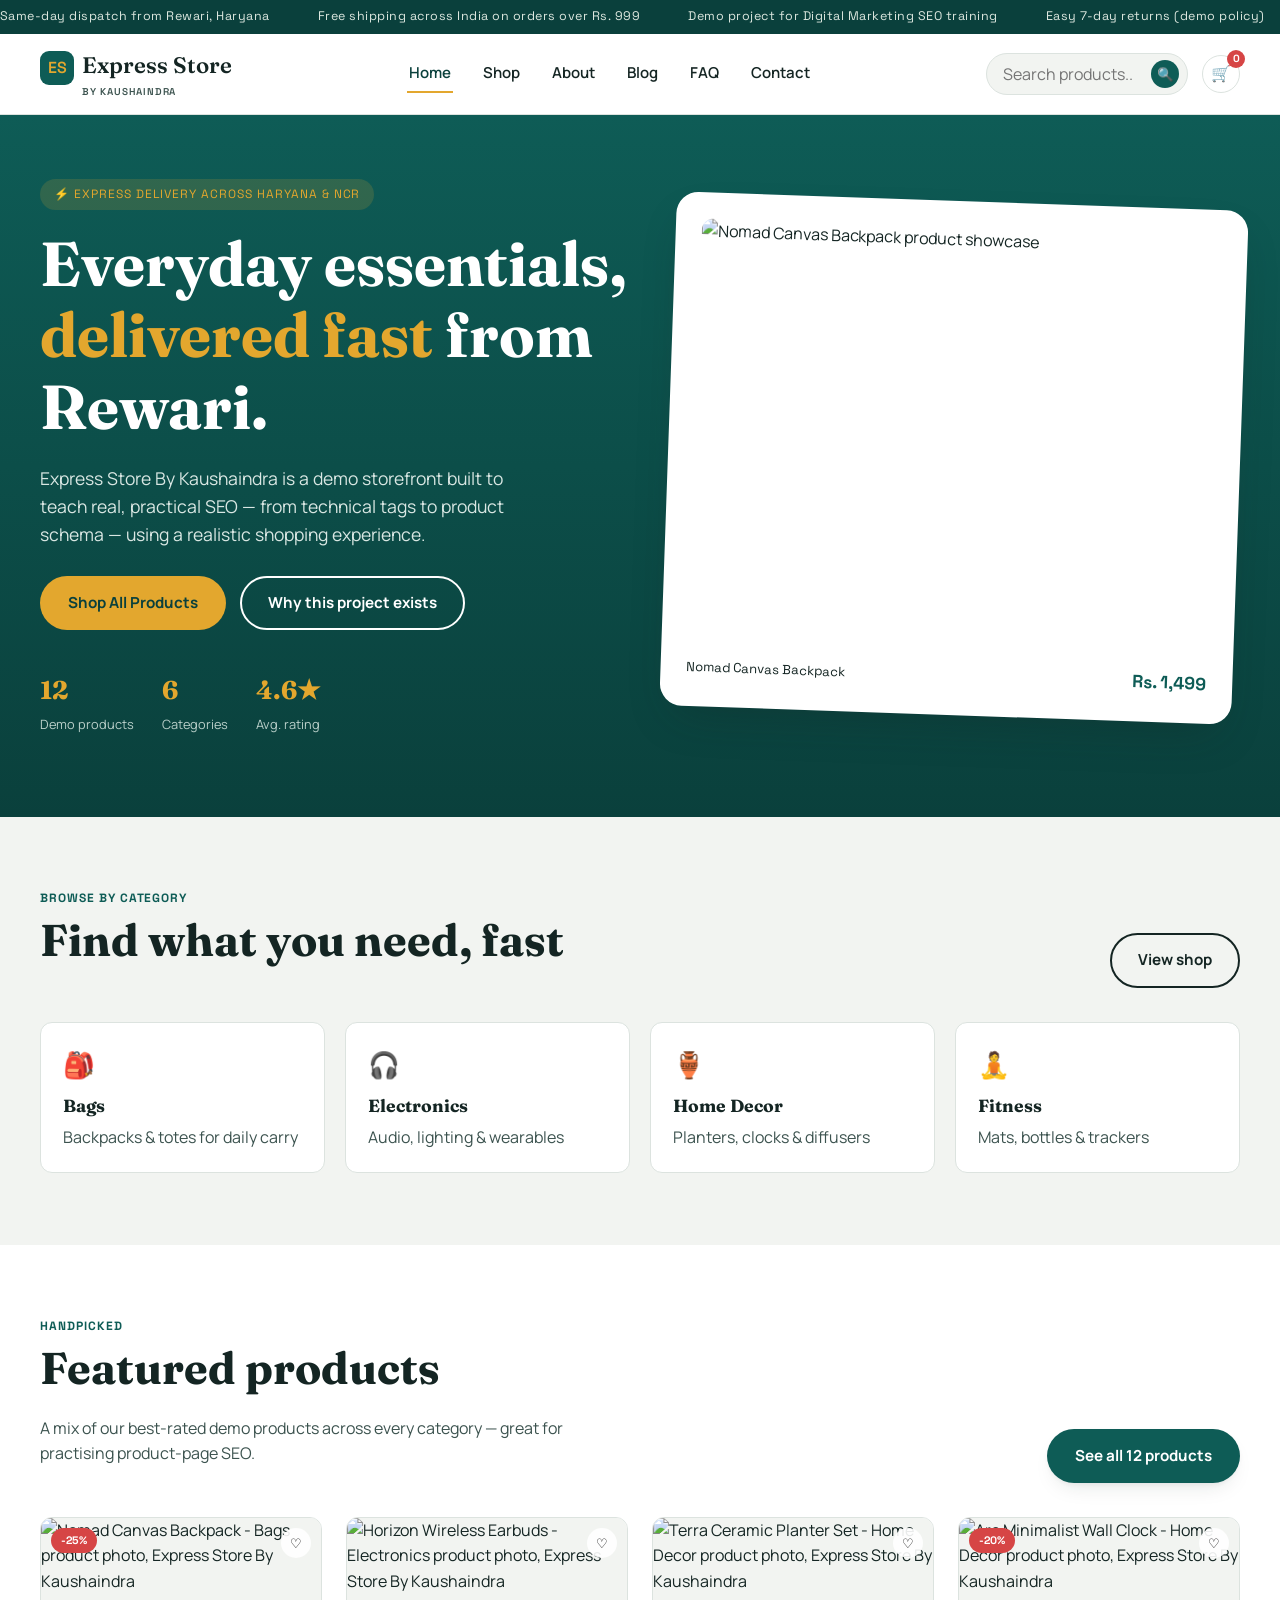
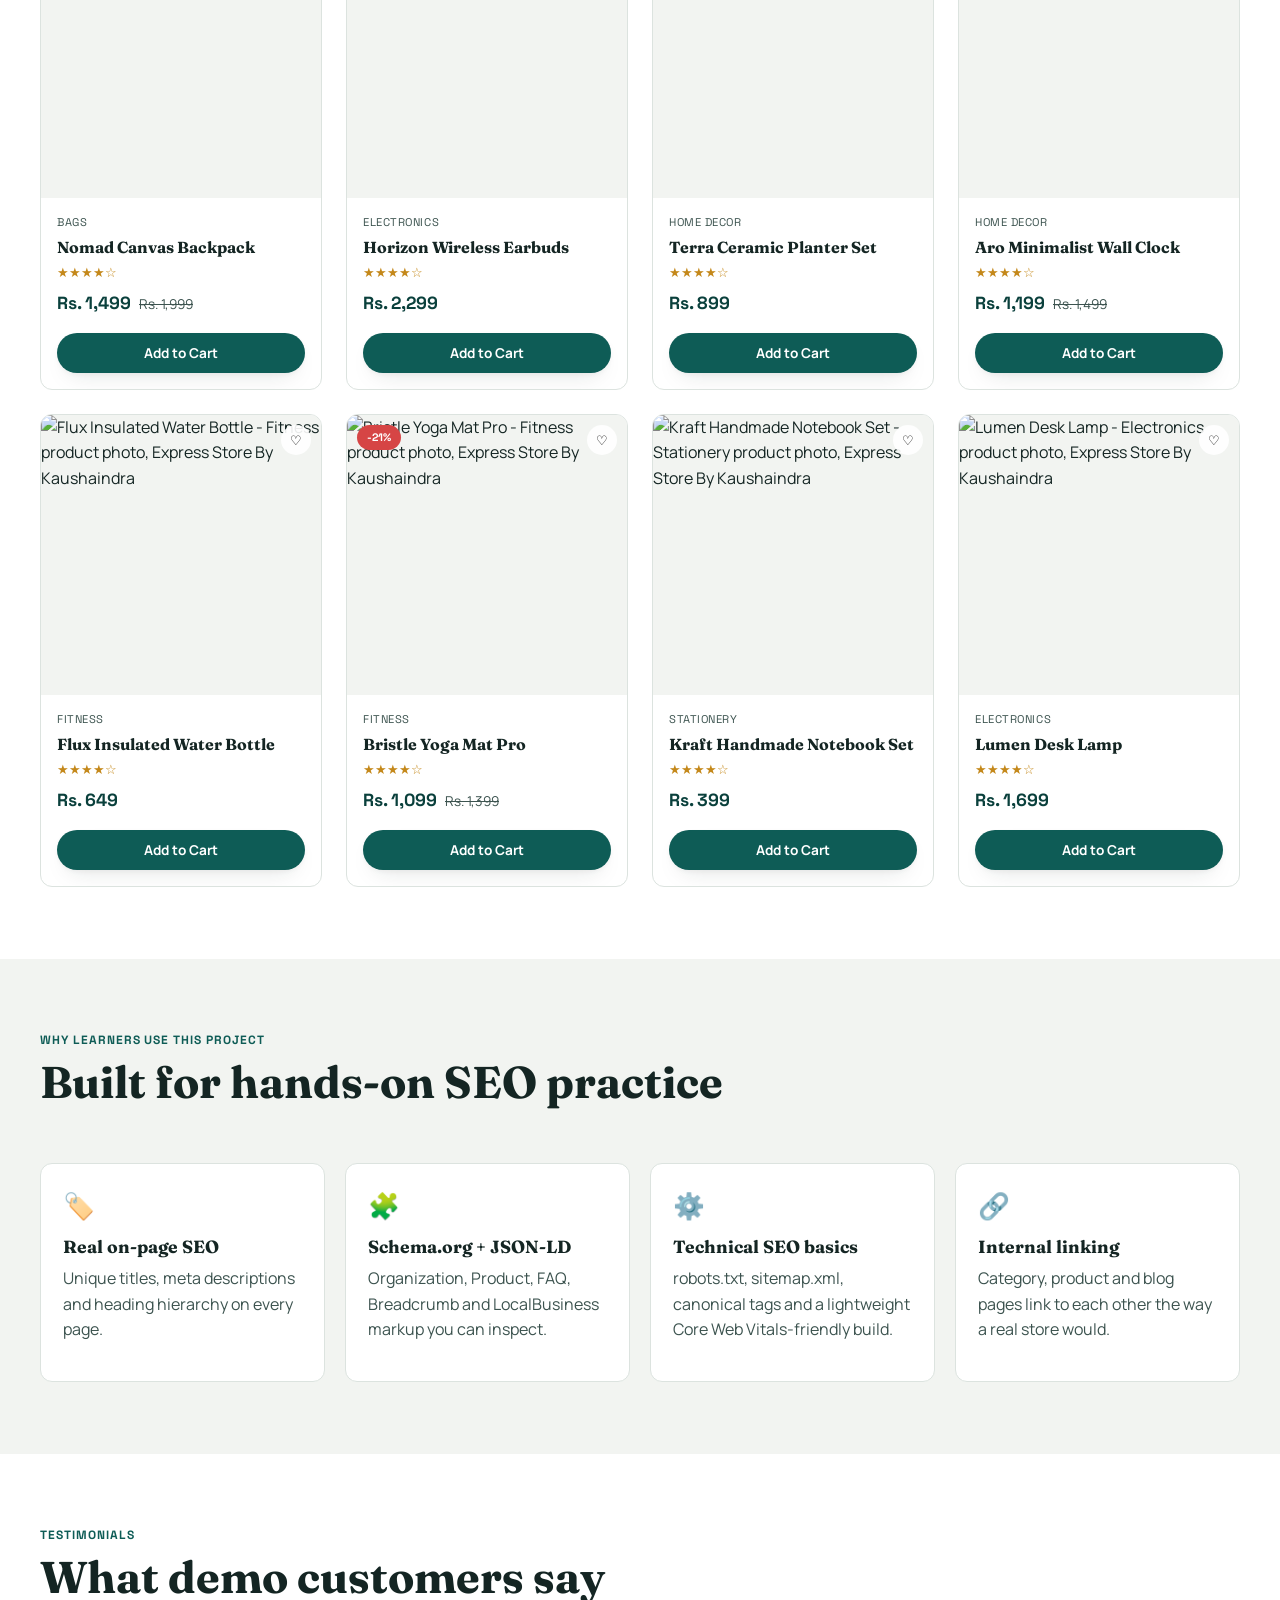
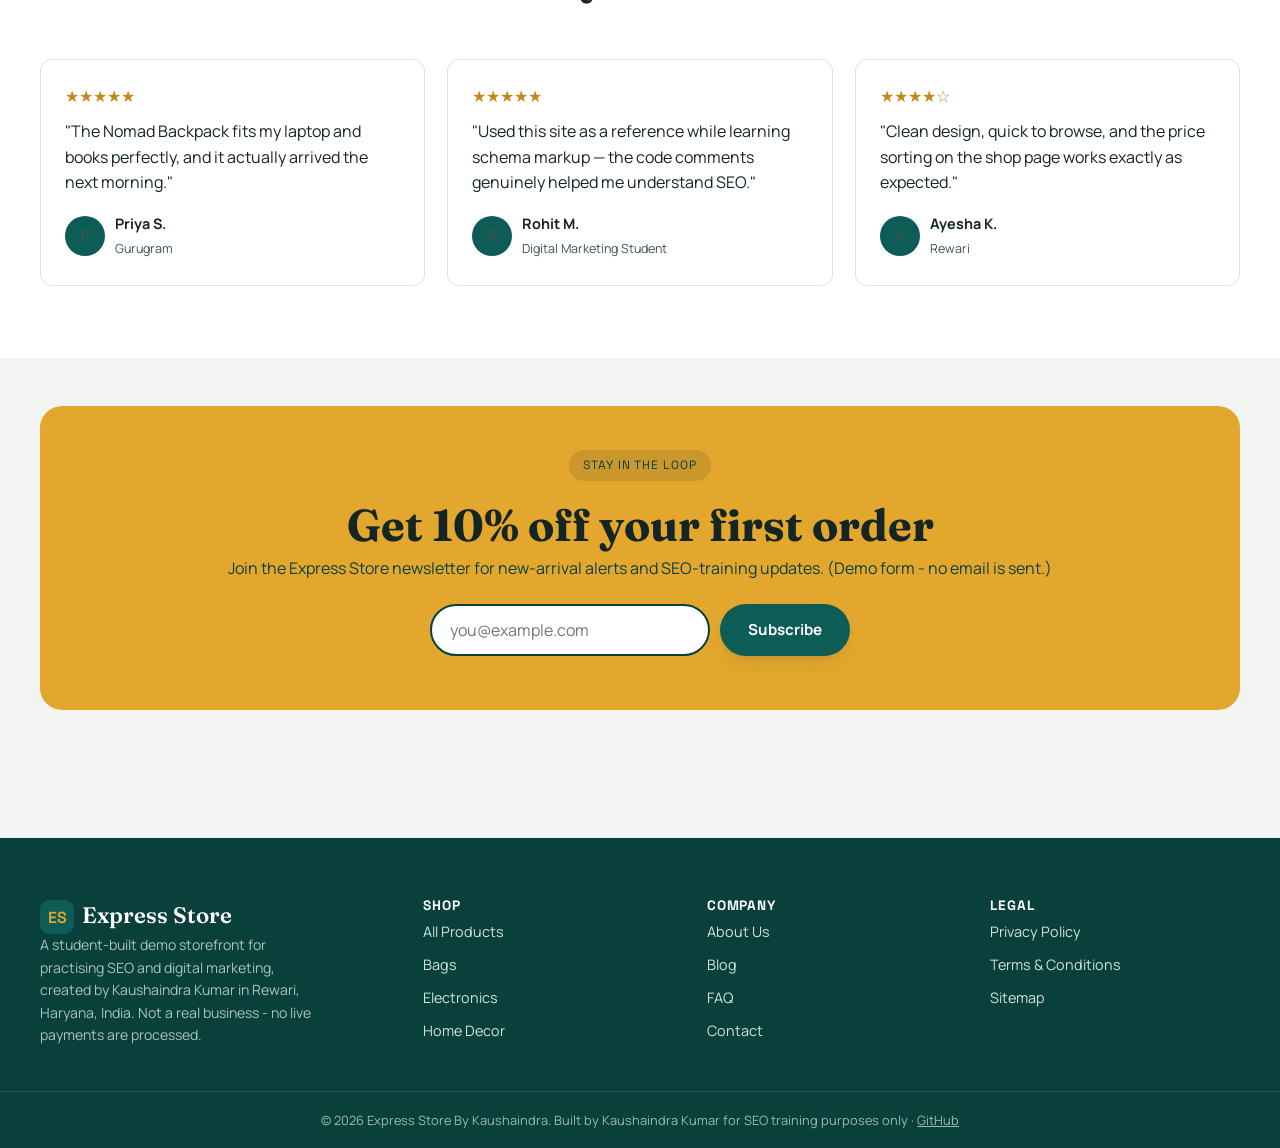
==== index.html @ f4ee6a01 "Add Google Tag Manager script to index.html" ====
<!DOCTYPE html>
<html lang="en-IN">
<head>
<!-- ===================== TECHNICAL SEO: <head> ===================== -->
  <meta charset="UTF-8" />
  <!-- Responsive viewport - required for mobile-first, Core Web Vitals & Google's mobile-first indexing -->
  <meta name="viewport" content="width=device-width, initial-scale=1.0" />

  <!-- PAGE TITLE: unique per page, ~50-60 characters, primary keyword near the front -->
  <title>Zevorelle | Premium Anti-Tarnish Jewellery Online in India</title>

  <!-- META DESCRIPTION: unique per page, ~150-160 characters, written to earn the click from search results -->
  <meta name="description" content="Express Store By Kaushaindra is a free demo e-commerce website for Digital Marketing students to practise on-page, technical and off-page SEO with real product pages." />

  <!-- CANONICAL TAG: tells search engines the single authoritative URL for this page, preventing duplicate-content issues -->
  <link rel="canonical" href="https://kaushaindra.github.io/express-store/" />

  <!-- ROBOTS META: controls crawling/indexing per page. Most pages = index, follow. -->
  <meta name="robots" content="index, follow" />
  <meta name="author" content="Kaushaindra Kumar" />

  <!-- OPEN GRAPH (Facebook/LinkedIn/WhatsApp link previews) -->
  <meta property="og:type" content="website" />
  <meta property="og:site_name" content="Express Store By Kaushaindra" />
  <meta property="og:title" content="Express Store By Kaushaindra | Demo E-commerce Site for SEO Training" />
  <meta property="og:description" content="Express Store by Kaushaindra is a free demo eCommerce website to practice on-page, technical and off-page SEO using realistic product pages and categories." />
  <meta property="og:url" content="https://kaushaindra.github.io/express-store/" />
  <meta property="og:image" content="https://placehold.co/1200x630/0E5C56/E3A72E?text=Express+Store+By+Kaushaindra&font=montserrat" />
  <meta property="og:locale" content="en_IN" />

  <!-- TWITTER CARD -->
  <meta name="twitter:card" content="summary_large_image" />
  <meta name="twitter:title" content="Express Store By Kaushaindra | Demo E-commerce Site for SEO Training" />
  <meta name="twitter:description" content="Express Store By Kaushaindra is a free demo e-commerce website for Digital Marketing students to practise on-page, technical and off-page SEO with real product pages." />
  <meta name="twitter:image" content="https://placehold.co/1200x630/0E5C56/E3A72E?text=Express+Store+By+Kaushaindra&font=montserrat" />

  <!-- FAVICON & PWA MANIFEST -->
  <link rel="icon" type="image/svg+xml" href="images/favicon.svg" />
  <link rel="manifest" href="manifest.json" />
  <meta name="theme-color" content="#0E5C56" />

  <!-- PRECONNECT: speeds up the first connection to font/image hosts (Core Web Vitals: LCP) -->
  <link rel="preconnect" href="https://fonts.googleapis.com" />
  <link rel="preconnect" href="https://fonts.gstatic.com" crossorigin />
  <link rel="preconnect" href="https://placehold.co" />

  <!-- FONTS: Fraunces (display) + Manrope (body) + Space Grotesk (utility/mono) -->
  <link href="https://fonts.googleapis.com/css2?family=Fraunces:opsz,wght@9..144,500;9..144,600;9..144,700&family=Manrope:wght@400;500;700;800&family=Space+Grotesk:wght@500;700&display=swap" rel="stylesheet" />

  <!-- STYLESHEET -->
  <link rel="stylesheet" href="css/style.css" />

  <!-- ===================== SCHEMA.ORG STRUCTURED DATA (JSON-LD) ===================== -->
  <!-- Organization schema: tells Google who runs this site -->
  <script type="application/ld+json">
  {
    "@context": "https://schema.org",
    "@type": "Organization",
    "name": "Express Store By Kaushaindra",
    "url": "https://kaushaindra.github.io/express-store/",
    "logo": "https://kaushaindra.github.io/express-store/images/favicon.svg",
    "founder": { "@type": "Person", "name": "Kaushaindra Kumar" },
    "areaServed": "Rewari, Haryana, India",
    "sameAs": [
      "https://github.com/kaushaindra",
      "https://www.linkedin.com/in/kaushaindra"
    ]
  }
  </script>

  <!-- LocalBusiness schema: this is a TRAINING/DEMO business, values are illustrative - see CUSTOMIZATION.md -->
  <script type="application/ld+json">
  {
    "@context": "https://schema.org",
    "@type": "LocalBusiness",
    "name": "Express Store By Kaushaindra",
    "image": "https://placehold.co/1200x630/0E5C56/E3A72E?text=Express+Store+By+Kaushaindra&font=montserrat",
    "address": {
      "@type": "PostalAddress",
      "addressLocality": "Rewari",
      "addressRegion": "Haryana",
      "postalCode": "123401",
      "addressCountry": "IN"
    },
    "telephone": "+91-90000-00000",
    "priceRange": "Rs. 300 - Rs. 3000"
  }
  </script>

  <!-- WebSite schema + Sitelinks Search Box target -->
  <script type="application/ld+json">
  {
    "@context": "https://schema.org",
    "@type": "WebSite",
    "name": "Express Store By Kaushaindra",
    "url": "https://kaushaindra.github.io/express-store/",
    "potentialAction": {
      "@type": "SearchAction",
      "target": "https://kaushaindra.github.io/express-store/shop.html?q={search_term_string}",
      "query-input": "required name=search_term_string"
    }
  }
  </script>
  <script type="application/ld+json">
  {
    "@context": "https://schema.org",
    "@type": "ItemList",
    "name": "Featured Products",
    "itemListElement": [{"@type":"ListItem","position":1,"url":"https://kaushaindra.github.io/express-store/product-details.html?id=1","name":"Nomad Canvas Backpack"},{"@type":"ListItem","position":2,"url":"https://kaushaindra.github.io/express-store/product-details.html?id=2","name":"Horizon Wireless Earbuds"},{"@type":"ListItem","position":3,"url":"https://kaushaindra.github.io/express-store/product-details.html?id=3","name":"Terra Ceramic Planter Set"},{"@type":"ListItem","position":4,"url":"https://kaushaindra.github.io/express-store/product-details.html?id=4","name":"Aro Minimalist Wall Clock"},{"@type":"ListItem","position":5,"url":"https://kaushaindra.github.io/express-store/product-details.html?id=5","name":"Flux Insulated Water Bottle"},{"@type":"ListItem","position":6,"url":"https://kaushaindra.github.io/express-store/product-details.html?id=6","name":"Bristle Yoga Mat Pro"},{"@type":"ListItem","position":7,"url":"https://kaushaindra.github.io/express-store/product-details.html?id=7","name":"Kraft Handmade Notebook Set"},{"@type":"ListItem","position":8,"url":"https://kaushaindra.github.io/express-store/product-details.html?id=8","name":"Lumen Desk Lamp"}]
  }
  </script>
<!-- Google tag (gtag.js) -->
<script async src="https://www.googletagmanager.com/gtag/js?id=AW-18357599384"></script>
<script>
  window.dataLayer = window.dataLayer || [];
  function gtag(){dataLayer.push(arguments);}
  gtag('js', new Date());

  gtag('config', 'AW-18357599384');
</script>
</head>
<body>
  <a class="skip-link" href="#main">Skip to main content</a>
  <div class="ticker" role="marquee" aria-label="Store highlights"><div class="ticker__track"><span>Same-day dispatch from Rewari, Haryana</span><span>Free shipping across India on orders over Rs. 999</span><span>Demo project for Digital Marketing SEO training</span><span>Easy 7-day returns (demo policy)</span><span>12,000+ happy demo customers</span><span>Same-day dispatch from Rewari, Haryana</span><span>Free shipping across India on orders over Rs. 999</span><span>Demo project for Digital Marketing SEO training</span><span>Easy 7-day returns (demo policy)</span><span>12,000+ happy demo customers</span></div></div>
  <header class="site-header">
    <div class="nav">
      <a href="index.html" class="brand" aria-label="Express Store By Kaushaindra - home">
        <span class="brand__mark" aria-hidden="true">ES</span>
        <span>Express Store<span class="brand__tag">By Kaushaindra</span></span>
      </a>
      <nav class="nav__links" aria-label="Primary">
        <a href="index.html" aria-current="page">Home</a><a href="shop.html">Shop</a><a href="about.html">About</a><a href="blog.html">Blog</a><a href="faq.html">FAQ</a><a href="contact.html">Contact</a>
      </nav>
      <div class="nav__actions">
        <form class="nav__search" role="search" data-search-form action="shop.html" method="get">
          <label for="nav-search" class="visually-hidden">Search products</label>
          <input type="search" id="nav-search" name="q" placeholder="Search products..." data-product-search />
          <button type="submit" aria-label="Search"><span aria-hidden="true">&#128269;</span></button>
        </form>
        <a class="icon-btn" href="shop.html" aria-label="View cart">
          <span aria-hidden="true">&#128722;</span>
          <span class="cart-count" data-cart-count>0</span>
        </a>
        <button class="nav__toggle" aria-label="Toggle menu" aria-expanded="false">
          <span aria-hidden="true">&#9776;</span>
        </button>
      </div>
    </div>
  </header>
  <main id="main">

  <!-- ===================== ON-PAGE SEO: H1 ===================== -->
  <!-- Every page has exactly ONE <h1>. This is the home page's primary heading. -->
  <section class="hero">
    <div class="hero__grid">
      <div>
        <span class="eyebrow">⚡ Express delivery across Haryana &amp; NCR</span>
        <h1>Everyday essentials, <em>delivered fast</em> from Rewari.</h1>
        <p class="lede">Express Store By Kaushaindra is a demo storefront built to teach real, practical SEO — from technical tags to product schema — using a realistic shopping experience.</p>
        <div class="hero__cta">
          <a href="shop.html" class="btn btn-gold">Shop All Products</a>
          <a href="about.html" class="btn btn-outline" style="border-color:#fff;color:#fff;">Why this project exists</a>
        </div>
        <div class="hero__stats">
          <div><strong>12</strong><span>Demo products</span></div>
          <div><strong>6</strong><span>Categories</span></div>
          <div><strong>4.6★</strong><span>Avg. rating</span></div>
        </div>
      </div>
      <div class="hero__visual">
        <img src="https://placehold.co/520x420/0E5C56/F2F4F1?text=Nomad+Canvas+Backpack&font=montserrat" alt="Nomad Canvas Backpack product showcase" width="520" height="420" />
        <div class="badge">
          <span>Nomad Canvas Backpack</span>
          <span class="price">Rs. 1,499</span>
        </div>
      </div>
    </div>
  </section>

  <section class="section">
    <div class="container">
      <div class="section__head">
        <div>
          <span class="section__kicker">Browse by category</span>
          <h2>Find what you need, fast</h2>
        </div>
        <a href="shop.html" class="btn btn-outline">View shop</a>
      </div>
      <div class="value-grid">
        <a class="value-card" href="shop.html">
          <div class="value-card__icon">🎒</div>
          <h3 style="font-size:1.1rem;">Bags</h3>
          <p style="color:var(--color-ink-soft);margin:0;">Backpacks &amp; totes for daily carry</p>
        </a>
        <a class="value-card" href="shop.html">
          <div class="value-card__icon">🎧</div>
          <h3 style="font-size:1.1rem;">Electronics</h3>
          <p style="color:var(--color-ink-soft);margin:0;">Audio, lighting &amp; wearables</p>
        </a>
        <a class="value-card" href="shop.html">
          <div class="value-card__icon">🏺</div>
          <h3 style="font-size:1.1rem;">Home Decor</h3>
          <p style="color:var(--color-ink-soft);margin:0;">Planters, clocks &amp; diffusers</p>
        </a>
        <a class="value-card" href="shop.html">
          <div class="value-card__icon">🧘</div>
          <h3 style="font-size:1.1rem;">Fitness</h3>
          <p style="color:var(--color-ink-soft);margin:0;">Mats, bottles &amp; trackers</p>
        </a>
      </div>
    </div>
  </section>

  <section class="section section--alt">
    <div class="container">
      <div class="section__head">
        <div>
          <span class="section__kicker">Handpicked</span>
          <h2>Featured products</h2>
          <p>A mix of our best-rated demo products across every category — great for practising product-page SEO.</p>
        </div>
        <a href="shop.html" class="btn btn-primary">See all 12 products</a>
      </div>
      <div class="product-grid" data-product-grid>
        <article class="product-card" data-product-card data-name="Nomad Canvas Backpack" data-category="bags" data-price="1499">
          <div class="product-card__media">
            <span class="product-card__badge">-25%</span>
            <button class="product-card__wishlist" aria-label="Save Nomad Canvas Backpack to wishlist">&#9825;</button>
            <img src="https://placehold.co/600x600/0E5C56/F2F4F1?text=Nomad+Canvas+Backpack&font=montserrat" alt="Nomad Canvas Backpack - Bags product photo, Express Store By Kaushaindra" width="600" height="600" loading="lazy" />
          </div>
          <div class="product-card__body">
            <span class="product-card__cat">Bags</span>
            <h3 class="product-card__title" style="position:relative;"><a href="product-details.html?id=1">Nomad Canvas Backpack</a></h3>
            <div class="product-card__rating" aria-label="Rated 4.6 out of 5">★★★★☆ <span class='visually-hidden'>4.6 out of 5 stars</span></div>
            <div class="product-card__price"><span class="now">Rs. 1,499</span><span class="was">Rs. 1,999</span></div>
          </div>
          <div class="product-card__footer">
            <button class="btn btn-primary btn-sm btn-block" data-add-to-cart>Add to Cart</button>
          </div>
        </article><article class="product-card" data-product-card data-name="Horizon Wireless Earbuds" data-category="electronics" data-price="2299">
          <div class="product-card__media">
            
            <button class="product-card__wishlist" aria-label="Save Horizon Wireless Earbuds to wishlist">&#9825;</button>
            <img src="https://placehold.co/600x600/142523/E3A72E?text=Horizon+Wireless+Earbuds&font=montserrat" alt="Horizon Wireless Earbuds - Electronics product photo, Express Store By Kaushaindra" width="600" height="600" loading="lazy" />
          </div>
          <div class="product-card__body">
            <span class="product-card__cat">Electronics</span>
            <h3 class="product-card__title" style="position:relative;"><a href="product-details.html?id=2">Horizon Wireless Earbuds</a></h3>
            <div class="product-card__rating" aria-label="Rated 4.4 out of 5">★★★★☆ <span class='visually-hidden'>4.4 out of 5 stars</span></div>
            <div class="product-card__price"><span class="now">Rs. 2,299</span></div>
          </div>
          <div class="product-card__footer">
            <button class="btn btn-primary btn-sm btn-block" data-add-to-cart>Add to Cart</button>
          </div>
        </article><article class="product-card" data-product-card data-name="Terra Ceramic Planter Set" data-category="home" data-price="899">
          <div class="product-card__media">
            
            <button class="product-card__wishlist" aria-label="Save Terra Ceramic Planter Set to wishlist">&#9825;</button>
            <img src="https://placehold.co/600x600/C4881A/142523?text=Terra+Ceramic+Planter+Set&font=montserrat" alt="Terra Ceramic Planter Set - Home Decor product photo, Express Store By Kaushaindra" width="600" height="600" loading="lazy" />
          </div>
          <div class="product-card__body">
            <span class="product-card__cat">Home Decor</span>
            <h3 class="product-card__title" style="position:relative;"><a href="product-details.html?id=3">Terra Ceramic Planter Set</a></h3>
            <div class="product-card__rating" aria-label="Rated 4.8 out of 5">★★★★☆ <span class='visually-hidden'>4.8 out of 5 stars</span></div>
            <div class="product-card__price"><span class="now">Rs. 899</span></div>
          </div>
          <div class="product-card__footer">
            <button class="btn btn-primary btn-sm btn-block" data-add-to-cart>Add to Cart</button>
          </div>
        </article><article class="product-card" data-product-card data-name="Aro Minimalist Wall Clock" data-category="home" data-price="1199">
          <div class="product-card__media">
            <span class="product-card__badge">-20%</span>
            <button class="product-card__wishlist" aria-label="Save Aro Minimalist Wall Clock to wishlist">&#9825;</button>
            <img src="https://placehold.co/600x600/0A403C/F2F4F1?text=Aro+Minimalist+Wall+Clock&font=montserrat" alt="Aro Minimalist Wall Clock - Home Decor product photo, Express Store By Kaushaindra" width="600" height="600" loading="lazy" />
          </div>
          <div class="product-card__body">
            <span class="product-card__cat">Home Decor</span>
            <h3 class="product-card__title" style="position:relative;"><a href="product-details.html?id=4">Aro Minimalist Wall Clock</a></h3>
            <div class="product-card__rating" aria-label="Rated 4.5 out of 5">★★★★☆ <span class='visually-hidden'>4.5 out of 5 stars</span></div>
            <div class="product-card__price"><span class="now">Rs. 1,199</span><span class="was">Rs. 1,499</span></div>
          </div>
          <div class="product-card__footer">
            <button class="btn btn-primary btn-sm btn-block" data-add-to-cart>Add to Cart</button>
          </div>
        </article><article class="product-card" data-product-card data-name="Flux Insulated Water Bottle" data-category="fitness" data-price="649">
          <div class="product-card__media">
            
            <button class="product-card__wishlist" aria-label="Save Flux Insulated Water Bottle to wishlist">&#9825;</button>
            <img src="https://placehold.co/600x600/0E5C56/E3A72E?text=Flux+Insulated+Water+Bottle&font=montserrat" alt="Flux Insulated Water Bottle - Fitness product photo, Express Store By Kaushaindra" width="600" height="600" loading="lazy" />
          </div>
          <div class="product-card__body">
            <span class="product-card__cat">Fitness</span>
            <h3 class="product-card__title" style="position:relative;"><a href="product-details.html?id=5">Flux Insulated Water Bottle</a></h3>
            <div class="product-card__rating" aria-label="Rated 4.7 out of 5">★★★★☆ <span class='visually-hidden'>4.7 out of 5 stars</span></div>
            <div class="product-card__price"><span class="now">Rs. 649</span></div>
          </div>
          <div class="product-card__footer">
            <button class="btn btn-primary btn-sm btn-block" data-add-to-cart>Add to Cart</button>
          </div>
        </article><article class="product-card" data-product-card data-name="Bristle Yoga Mat Pro" data-category="fitness" data-price="1099">
          <div class="product-card__media">
            <span class="product-card__badge">-21%</span>
            <button class="product-card__wishlist" aria-label="Save Bristle Yoga Mat Pro to wishlist">&#9825;</button>
            <img src="https://placehold.co/600x600/D64545/F2F4F1?text=Bristle+Yoga+Mat+Pro&font=montserrat" alt="Bristle Yoga Mat Pro - Fitness product photo, Express Store By Kaushaindra" width="600" height="600" loading="lazy" />
          </div>
          <div class="product-card__body">
            <span class="product-card__cat">Fitness</span>
            <h3 class="product-card__title" style="position:relative;"><a href="product-details.html?id=6">Bristle Yoga Mat Pro</a></h3>
            <div class="product-card__rating" aria-label="Rated 4.6 out of 5">★★★★☆ <span class='visually-hidden'>4.6 out of 5 stars</span></div>
            <div class="product-card__price"><span class="now">Rs. 1,099</span><span class="was">Rs. 1,399</span></div>
          </div>
          <div class="product-card__footer">
            <button class="btn btn-primary btn-sm btn-block" data-add-to-cart>Add to Cart</button>
          </div>
        </article><article class="product-card" data-product-card data-name="Kraft Handmade Notebook Set" data-category="stationery" data-price="399">
          <div class="product-card__media">
            
            <button class="product-card__wishlist" aria-label="Save Kraft Handmade Notebook Set to wishlist">&#9825;</button>
            <img src="https://placehold.co/600x600/C4881A/142523?text=Kraft+Handmade+Notebook+Set&font=montserrat" alt="Kraft Handmade Notebook Set - Stationery product photo, Express Store By Kaushaindra" width="600" height="600" loading="lazy" />
          </div>
          <div class="product-card__body">
            <span class="product-card__cat">Stationery</span>
            <h3 class="product-card__title" style="position:relative;"><a href="product-details.html?id=7">Kraft Handmade Notebook Set</a></h3>
            <div class="product-card__rating" aria-label="Rated 4.9 out of 5">★★★★☆ <span class='visually-hidden'>4.9 out of 5 stars</span></div>
            <div class="product-card__price"><span class="now">Rs. 399</span></div>
          </div>
          <div class="product-card__footer">
            <button class="btn btn-primary btn-sm btn-block" data-add-to-cart>Add to Cart</button>
          </div>
        </article><article class="product-card" data-product-card data-name="Lumen Desk Lamp" data-category="electronics" data-price="1699">
          <div class="product-card__media">
            
            <button class="product-card__wishlist" aria-label="Save Lumen Desk Lamp to wishlist">&#9825;</button>
            <img src="https://placehold.co/600x600/142523/E3A72E?text=Lumen+Desk+Lamp&font=montserrat" alt="Lumen Desk Lamp - Electronics product photo, Express Store By Kaushaindra" width="600" height="600" loading="lazy" />
          </div>
          <div class="product-card__body">
            <span class="product-card__cat">Electronics</span>
            <h3 class="product-card__title" style="position:relative;"><a href="product-details.html?id=8">Lumen Desk Lamp</a></h3>
            <div class="product-card__rating" aria-label="Rated 4.5 out of 5">★★★★☆ <span class='visually-hidden'>4.5 out of 5 stars</span></div>
            <div class="product-card__price"><span class="now">Rs. 1,699</span></div>
          </div>
          <div class="product-card__footer">
            <button class="btn btn-primary btn-sm btn-block" data-add-to-cart>Add to Cart</button>
          </div>
        </article>
      </div>
    </div>
  </section>

  <section class="section">
    <div class="container">
      <div class="section__head">
        <div>
          <span class="section__kicker">Why learners use this project</span>
          <h2>Built for hands-on SEO practice</h2>
        </div>
      </div>
      <div class="value-grid">
        <div class="value-card">
          <div class="value-card__icon">🏷️</div>
          <h3 style="font-size:1.1rem;">Real on-page SEO</h3>
          <p style="color:var(--color-ink-soft);">Unique titles, meta descriptions and heading hierarchy on every page.</p>
        </div>
        <div class="value-card">
          <div class="value-card__icon">🧩</div>
          <h3 style="font-size:1.1rem;">Schema.org + JSON-LD</h3>
          <p style="color:var(--color-ink-soft);">Organization, Product, FAQ, Breadcrumb and LocalBusiness markup you can inspect.</p>
        </div>
        <div class="value-card">
          <div class="value-card__icon">⚙️</div>
          <h3 style="font-size:1.1rem;">Technical SEO basics</h3>
          <p style="color:var(--color-ink-soft);">robots.txt, sitemap.xml, canonical tags and a lightweight Core Web Vitals-friendly build.</p>
        </div>
        <div class="value-card">
          <div class="value-card__icon">🔗</div>
          <h3 style="font-size:1.1rem;">Internal linking</h3>
          <p style="color:var(--color-ink-soft);">Category, product and blog pages link to each other the way a real store would.</p>
        </div>
      </div>
    </div>
  </section>

  <section class="section section--alt">
    <div class="container">
      <div class="section__head">
        <div>
          <span class="section__kicker">Testimonials</span>
          <h2>What demo customers say</h2>
        </div>
      </div>
      <div class="testimonial-grid">
        <div class="testimonial">
          <div class="testimonial__stars" aria-hidden="true">★★★★★</div>
          <p>"The Nomad Backpack fits my laptop and books perfectly, and it actually arrived the next morning."</p>
          <div class="testimonial__who"><span class="testimonial__avatar">P</span><div><strong>Priya S.</strong><span>Gurugram</span></div></div>
        </div>
        <div class="testimonial">
          <div class="testimonial__stars" aria-hidden="true">★★★★★</div>
          <p>"Used this site as a reference while learning schema markup — the code comments genuinely helped me understand SEO."</p>
          <div class="testimonial__who"><span class="testimonial__avatar">R</span><div><strong>Rohit M.</strong><span>Digital Marketing Student</span></div></div>
        </div>
        <div class="testimonial">
          <div class="testimonial__stars" aria-hidden="true">★★★★☆</div>
          <p>"Clean design, quick to browse, and the price sorting on the shop page works exactly as expected."</p>
          <div class="testimonial__who"><span class="testimonial__avatar">A</span><div><strong>Ayesha K.</strong><span>Rewari</span></div></div>
        </div>
      </div>
    </div>
  </section>

  <section class="section section--tight">
    <div class="container">
      <div class="newsletter">
        <span class="eyebrow" style="background:rgba(20,37,35,.12);color:#0A403C;">Stay in the loop</span>
        <h2>Get 10% off your first order</h2>
        <p>Join the Express Store newsletter for new-arrival alerts and SEO-training updates. (Demo form - no email is sent.)</p>
        <form data-newsletter-form>
          <label for="newsletter-email" class="visually-hidden">Email address</label>
          <input type="email" id="newsletter-email" required placeholder="you@example.com" />
          <button type="submit" class="btn btn-primary">Subscribe</button>
        </form>
        <small data-newsletter-msg></small>
      </div>
    </div>
  </section>

  </main>
  <footer class="site-footer">
    <div class="footer__grid">
      <div class="footer__brand">
        <a href="index.html" class="brand" style="color:#fff;"><span class="brand__mark" aria-hidden="true">ES</span><span>Express Store</span></a>
        <p>A student-built demo storefront for practising SEO and digital marketing, created by Kaushaindra Kumar in Rewari, Haryana, India. Not a real business - no live payments are processed.</p>
      </div>
      <div>
        <h4>Shop</h4>
        <ul>
          <li><a href="shop.html">All Products</a></li>
          <li><a href="shop.html?cat=bags">Bags</a></li>
          <li><a href="shop.html?cat=electronics">Electronics</a></li>
          <li><a href="shop.html?cat=home">Home Decor</a></li>
        </ul>
      </div>
      <div>
        <h4>Company</h4>
        <ul>
          <li><a href="about.html">About Us</a></li>
          <li><a href="blog.html">Blog</a></li>
          <li><a href="faq.html">FAQ</a></li>
          <li><a href="contact.html">Contact</a></li>
        </ul>
      </div>
      <div>
        <h4>Legal</h4>
        <ul>
          <li><a href="privacy-policy.html">Privacy Policy</a></li>
          <li><a href="terms.html">Terms &amp; Conditions</a></li>
          <li><a href="sitemap.xml">Sitemap</a></li>
        </ul>
      </div>
    </div>
    <div class="footer__bottom">
      &copy; <span data-year>2026</span> Express Store By Kaushaindra. Built by Kaushaindra Kumar for SEO training purposes only &middot;
      <a href="https://github.com/kaushaindra" target="_blank" rel="noopener">GitHub</a>
    </div>
  </footer>
  <script src="js/main.js"></script>
</body>
</html>
---- css/style.css ----
/* ==========================================================================
   EXPRESS STORE BY KAUSHAINDRA — MAIN STYLESHEET
   Author: Kaushaindra Kumar
   --------------------------------------------------------------------------
   DESIGN TOKENS (kept here as CSS custom properties so students can see how
   a real design system is organised instead of scattered magic numbers).
   ========================================================================== */

:root {
  /* Colour system */
  --color-ink: #142523;          /* primary text */
  --color-ink-soft: #3c534f;     /* secondary text */
  --color-paper: #F2F4F1;        /* page background */
  --color-surface: #FFFFFF;      /* card / surface background */
  --color-teal: #0E5C56;         /* brand primary */
  --color-teal-dark: #0A403C;
  --color-gold: #E3A72E;         /* brand accent */
  --color-gold-dark: #C4881A;
  --color-coral: #D64545;        /* sale / alert */
  --color-line: #DCE3DF;         /* hairline borders */

  /* Type */
  --font-display: "Fraunces", Georgia, serif;
  --font-body: "Manrope", -apple-system, BlinkMacSystemFont, "Segoe UI", sans-serif;
  --font-mono: "Space Grotesk", "Segoe UI", sans-serif;

  /* Scale */
  --step-0: clamp(0.95rem, 0.9rem + 0.2vw, 1rem);
  --step-1: clamp(1.1rem, 1rem + 0.4vw, 1.3rem);
  --step-2: clamp(1.4rem, 1.2rem + 0.8vw, 1.9rem);
  --step-3: clamp(1.9rem, 1.5rem + 1.6vw, 2.8rem);
  --step-4: clamp(2.4rem, 1.8rem + 2.6vw, 4rem);

  /* Layout */
  --max-width: 1240px;
  --radius-sm: 6px;
  --radius-md: 12px;
  --radius-lg: 22px;
  --shadow-card: 0 2px 4px rgba(20,37,35,0.04), 0 10px 24px -12px rgba(20,37,35,0.18);
  --shadow-pop: 0 20px 45px -18px rgba(20,37,35,0.35);
}

/* ==========================================================================
   RESET / BASE
   ========================================================================== */
*, *::before, *::after { box-sizing: border-box; }
html { scroll-behavior: smooth; }
body {
  margin: 0;
  font-family: var(--font-body);
  color: var(--color-ink);
  background: var(--color-paper);
  font-size: var(--step-0);
  line-height: 1.6;
  -webkit-font-smoothing: antialiased;
}
img { max-width: 100%; display: block; }
a { color: inherit; text-decoration: none; }
ul, ol { padding: 0; margin: 0; list-style: none; }
h1, h2, h3, h4 { font-family: var(--font-display); line-height: 1.15; margin: 0 0 0.5em; color: var(--color-ink); }
h1 { font-size: var(--step-4); }
h2 { font-size: var(--step-3); }
h3 { font-size: var(--step-2); }
p { margin: 0 0 1em; }
button { font-family: inherit; cursor: pointer; }
input, select, textarea { font-family: inherit; font-size: 1rem; }

/* Visible keyboard focus everywhere — accessibility requirement */
a:focus-visible, button:focus-visible, input:focus-visible,
select:focus-visible, textarea:focus-visible {
  outline: 3px solid var(--color-gold);
  outline-offset: 2px;
}

/* Respect reduced-motion users */
@media (prefers-reduced-motion: reduce) {
  *, *::before, *::after { animation-duration: 0.001ms !important; animation-iteration-count: 1 !important; transition-duration: 0.001ms !important; scroll-behavior: auto !important; }
}

.container { max-width: var(--max-width); margin: 0 auto; padding: 0 20px; }
.visually-hidden { position: absolute; width: 1px; height: 1px; overflow: hidden; clip: rect(0 0 0 0); white-space: nowrap; }
.skip-link {
  position: absolute; left: 12px; top: -60px; background: var(--color-teal); color: #fff;
  padding: 10px 16px; border-radius: var(--radius-sm); z-index: 1000; transition: top .2s ease;
}
.skip-link:focus { top: 12px; }

/* ==========================================================================
   TOP DELIVERY TICKER — signature element: express-delivery marquee
   ========================================================================== */
.ticker {
  background: var(--color-teal-dark);
  color: #EFF6EE;
  overflow: hidden;
  font-family: var(--font-mono);
  font-size: 0.78rem;
  letter-spacing: .04em;
}
.ticker__track {
  display: flex;
  width: max-content;
  gap: 3rem;
  padding: 7px 0;
  animation: ticker-scroll 26s linear infinite;
}
.ticker__track span { white-space: nowrap; opacity: .92; }
.ticker__track span strong { color: var(--color-gold); }
@keyframes ticker-scroll {
  from { transform: translateX(0); }
  to { transform: translateX(-50%); }
}

/* ==========================================================================
   HEADER / NAV
   ========================================================================== */
.site-header {
  background: var(--color-surface);
  border-bottom: 1px solid var(--color-line);
  position: sticky;
  top: 0;
  z-index: 100;
}
.nav {
  display: flex;
  align-items: center;
  justify-content: space-between;
  gap: 1.5rem;
  padding: 14px 20px;
  max-width: var(--max-width);
  margin: 0 auto;
}
.brand {
  display: flex;
  align-items: baseline;
  gap: 8px;
  font-family: var(--font-display);
  font-weight: 600;
  font-size: 1.4rem;
  color: var(--color-ink);
}
.brand__mark {
  display: inline-grid;
  place-items: center;
  width: 34px; height: 34px;
  background: var(--color-teal);
  color: var(--color-gold);
  border-radius: 9px;
  font-family: var(--font-mono);
  font-size: 1rem;
}
.brand__tag { font-family: var(--font-mono); font-size: 0.62rem; color: var(--color-ink-soft); display:block; letter-spacing:.08em; text-transform:uppercase; }

.nav__links {
  display: flex;
  gap: 1.75rem;
  font-size: 0.94rem;
  font-weight: 600;
}
.nav__links a { padding: 6px 2px; border-bottom: 2px solid transparent; transition: border-color .15s ease, color .15s ease; }
.nav__links a:hover, .nav__links a[aria-current="page"] { border-color: var(--color-gold); color: var(--color-teal-dark); }

.nav__actions { display: flex; align-items: center; gap: 14px; }
.nav__search {
  display: flex; align-items: center;
  border: 1px solid var(--color-line);
  border-radius: 100px;
  padding: 6px 8px 6px 14px;
  background: var(--color-paper);
}
.nav__search input { border: 0; background: transparent; width: 150px; outline: none; }
.nav__search button { border: 0; background: var(--color-teal); color: #fff; width: 28px; height: 28px; border-radius: 50%; display:grid; place-items:center; }

.icon-btn {
  border: 1px solid var(--color-line);
  background: var(--color-surface);
  width: 38px; height: 38px;
  border-radius: 50%;
  display: grid; place-items: center;
  position: relative;
  font-size: 1rem;
}
.cart-count {
  position: absolute; top: -6px; right: -6px;
  background: var(--color-coral); color: #fff;
  font-size: 0.65rem; font-weight: 700;
  width: 18px; height: 18px; border-radius: 50%;
  display: grid; place-items: center;
  font-family: var(--font-mono);
}
.nav__toggle { display: none; }

@media (max-width: 900px) {
  .nav__search { display: none; }
}
@media (max-width: 760px) {
  .nav__links {
    position: fixed; inset: 62px 0 auto 0; background: var(--color-surface);
    flex-direction: column; gap: 0; padding: 10px 20px 20px;
    border-bottom: 1px solid var(--color-line);
    transform: translateY(-130%); transition: transform .25s ease;
  }
  .nav__links.is-open { transform: translateY(0); }
  .nav__links a { padding: 12px 0; border-bottom: 1px solid var(--color-line); width: 100%; }
  .nav__toggle {
    display: grid; place-items: center;
    width: 38px; height: 38px; border: 1px solid var(--color-line); border-radius: 8px; background: var(--color-surface);
  }
}

/* ==========================================================================
   BUTTONS
   ========================================================================== */
.btn {
  display: inline-flex; align-items: center; justify-content: center; gap: 8px;
  padding: 13px 26px;
  border-radius: 100px;
  font-weight: 700;
  font-size: 0.95rem;
  border: 2px solid transparent;
  transition: transform .15s ease, box-shadow .15s ease, background .15s ease;
}
.btn:hover { transform: translateY(-2px); }
.btn-primary { background: var(--color-teal); color: #fff; box-shadow: var(--shadow-card); }
.btn-primary:hover { background: var(--color-teal-dark); }
.btn-gold { background: var(--color-gold); color: var(--color-teal-dark); }
.btn-gold:hover { background: var(--color-gold-dark); }
.btn-outline { border-color: var(--color-ink); color: var(--color-ink); background: transparent; }
.btn-outline:hover { background: var(--color-ink); color: #fff; }
.btn-sm { padding: 9px 18px; font-size: 0.85rem; }
.btn-block { width: 100%; }

/* ==========================================================================
   HERO
   ========================================================================== */
.hero {
  background: linear-gradient(180deg, #0E5C56 0%, #0A403C 100%);
  color: #EFF6EE;
  position: relative;
  overflow: hidden;
}
.hero__grid {
  max-width: var(--max-width); margin: 0 auto; padding: 64px 20px 80px;
  display: grid; grid-template-columns: 1.1fr 0.9fr; gap: 40px; align-items: center;
}
.eyebrow {
  display: inline-flex; align-items: center; gap: 8px;
  font-family: var(--font-mono); font-size: 0.75rem; letter-spacing: .08em; text-transform: uppercase;
  background: rgba(227,167,46,0.16); color: var(--color-gold);
  padding: 6px 14px; border-radius: 100px; margin-bottom: 18px;
}
.hero h1 { color: #fff; margin-bottom: 0.35em; }
.hero h1 em { font-style: normal; color: var(--color-gold); }
.hero p.lede { font-size: 1.1rem; color: #D9E7E3; max-width: 46ch; }
.hero__cta { display: flex; gap: 14px; margin-top: 28px; flex-wrap: wrap; }
.hero__stats { display: flex; gap: 28px; margin-top: 40px; flex-wrap: wrap; }
.hero__stats div strong { display: block; font-family: var(--font-display); font-size: 1.6rem; color: var(--color-gold); }
.hero__stats div span { font-size: 0.8rem; color: #B9CFC9; }

.hero__visual {
  background: var(--color-surface);
  border-radius: var(--radius-lg);
  padding: 26px;
  box-shadow: var(--shadow-pop);
  color: var(--color-ink);
  transform: rotate(2deg);
}
.hero__visual img { border-radius: var(--radius-md); }
.hero__visual .badge {
  display: flex; justify-content: space-between; align-items: center;
  margin-top: 14px; font-family: var(--font-mono); font-size: 0.82rem;
}
.hero__visual .badge .price { color: var(--color-teal); font-weight: 700; font-size: 1.1rem; }

@media (max-width: 860px) {
  .hero__grid { grid-template-columns: 1fr; padding-top: 44px; }
  .hero__visual { transform: none; max-width: 340px; }
}

/* ==========================================================================
   SECTIONS
   ========================================================================== */
.section { padding: 72px 0; }
.section--tight { padding: 48px 0; }
.section--alt { background: var(--color-surface); }
.section__head {
  display: flex; justify-content: space-between; align-items: flex-end; gap: 20px;
  margin-bottom: 34px; flex-wrap: wrap;
}
.section__head p { color: var(--color-ink-soft); max-width: 55ch; }
.section__kicker {
  font-family: var(--font-mono); text-transform: uppercase; letter-spacing: .08em;
  font-size: 0.75rem; color: var(--color-teal); font-weight: 700; margin-bottom: 6px; display:block;
}

/* Category chips */
.chip-row { display: flex; gap: 10px; flex-wrap: wrap; margin: 26px 0 40px; }
.chip {
  border: 1px solid var(--color-line); background: var(--color-surface);
  padding: 9px 18px; border-radius: 100px; font-size: 0.86rem; font-weight: 600;
}
.chip[aria-current="true"], .chip:hover { background: var(--color-teal); color: #fff; border-color: var(--color-teal); }

/* ==========================================================================
   PRODUCT GRID / CARD
   ========================================================================== */
.product-grid {
  display: grid;
  grid-template-columns: repeat(auto-fill, minmax(240px, 1fr));
  gap: 24px;
}
.product-card {
  background: var(--color-surface);
  border-radius: var(--radius-md);
  border: 1px solid var(--color-line);
  overflow: hidden;
  display: flex; flex-direction: column;
  transition: box-shadow .2s ease, transform .2s ease;
}
.product-card:hover { box-shadow: var(--shadow-card); transform: translateY(-3px); }
.product-card__media { position: relative; aspect-ratio: 1 / 1; background: var(--color-paper); overflow:hidden; }
.product-card__media img { width: 100%; height: 100%; object-fit: cover; }
.product-card__badge {
  position: absolute; top: 10px; left: 10px;
  background: var(--color-coral); color: #fff; font-size: 0.68rem; font-weight: 700;
  padding: 4px 10px; border-radius: 100px; font-family: var(--font-mono);
}
.product-card__wishlist {
  position: absolute; top: 10px; right: 10px;
  background: rgba(255,255,255,0.9); border: 0; width: 30px; height: 30px; border-radius: 50%;
}
.product-card__body { padding: 16px; display: flex; flex-direction: column; gap: 6px; flex-grow: 1; }
.product-card__cat { font-family: var(--font-mono); font-size: 0.7rem; color: var(--color-ink-soft); text-transform: uppercase; letter-spacing: .05em; }
.product-card__title { font-size: 1rem; font-weight: 700; margin: 0; }
.product-card__title a::after { content: ""; position:absolute; inset:0; }
.product-card__rating { font-size: 0.8rem; color: var(--color-gold-dark); }
.product-card__price { margin-top: auto; display: flex; align-items: baseline; gap: 8px; }
.product-card__price .now { font-family: var(--font-mono); font-weight: 700; font-size: 1.1rem; color: var(--color-teal-dark); }
.product-card__price .was { text-decoration: line-through; color: var(--color-ink-soft); font-size: 0.85rem; }
.product-card__footer { padding: 0 16px 16px; position: relative; }

.toolbar {
  display: flex; justify-content: space-between; align-items: center; gap: 16px; flex-wrap: wrap;
  margin-bottom: 22px; padding: 14px 18px; background: var(--color-surface);
  border: 1px solid var(--color-line); border-radius: var(--radius-md);
}
.toolbar select {
  border: 1px solid var(--color-line); border-radius: var(--radius-sm); padding: 8px 12px; background: var(--color-paper);
}

/* ==========================================================================
   TESTIMONIALS
   ========================================================================== */
.testimonial-grid { display: grid; grid-template-columns: repeat(auto-fit, minmax(260px,1fr)); gap: 22px; }
.testimonial {
  background: var(--color-surface); border: 1px solid var(--color-line); border-radius: var(--radius-md);
  padding: 24px;
}
.testimonial__stars { color: var(--color-gold-dark); margin-bottom: 10px; }
.testimonial__who { display: flex; align-items: center; gap: 10px; margin-top: 16px; }
.testimonial__avatar {
  width: 40px; height: 40px; border-radius: 50%; background: var(--color-teal); color: #fff;
  display: grid; place-items: center; font-family: var(--font-mono); font-weight: 700;
}
.testimonial__who strong { display:block; font-size:0.9rem; }
.testimonial__who span { font-size: 0.78rem; color: var(--color-ink-soft); }

/* ==========================================================================
   NEWSLETTER
   ========================================================================== */
.newsletter {
  background: var(--color-gold);
  border-radius: var(--radius-lg);
  padding: 44px; text-align: center;
  color: var(--color-teal-dark);
}
.newsletter h2 { margin-bottom: 6px; }
.newsletter form { display: flex; gap: 10px; max-width: 420px; margin: 22px auto 0; flex-wrap: wrap; justify-content:center; }
.newsletter input[type="email"] {
  flex: 1; min-width: 220px; padding: 13px 18px; border-radius: 100px; border: 2px solid var(--color-teal-dark);
}
.newsletter small { display:block; margin-top:10px; font-size:0.78rem; }

/* ==========================================================================
   FOOTER
   ========================================================================== */
.site-footer { background: var(--color-teal-dark); color: #CFE3DE; margin-top: 80px; }
.footer__grid {
  max-width: var(--max-width); margin: 0 auto; padding: 60px 20px 30px;
  display: grid; grid-template-columns: 1.4fr 1fr 1fr 1fr; gap: 34px;
}
.footer__grid h4 { color: #fff; font-family: var(--font-mono); font-size: 0.85rem; text-transform: uppercase; letter-spacing: .06em; }
.footer__grid ul li { margin-bottom: 10px; font-size: 0.9rem; }
.footer__grid a:hover { color: var(--color-gold); }
.footer__brand p { color: #A9C4BC; font-size: 0.88rem; max-width: 32ch; }
.footer__bottom {
  border-top: 1px solid rgba(255,255,255,0.12);
  padding: 18px 20px; font-size: 0.8rem; text-align: center; color: #9CBAB1;
}
.footer__bottom a { text-decoration: underline; }
@media (max-width: 760px) { .footer__grid { grid-template-columns: 1fr 1fr; } }

/* ==========================================================================
   BREADCRUMB
   ========================================================================== */
.breadcrumb { font-size: 0.85rem; color: var(--color-ink-soft); padding: 16px 0; }
.breadcrumb a:hover { color: var(--color-teal); text-decoration: underline; }
.breadcrumb span[aria-current] { color: var(--color-ink); font-weight: 600; }

/* ==========================================================================
   PAGE HEADER (inner pages)
   ========================================================================== */
.page-hero {
  background: var(--color-teal);
  color: #fff;
  padding: 40px 0;
}
.page-hero h1 { color: #fff; margin: 0; }
.page-hero p { color: #CFE3DE; margin-top: 6px; }

/* ==========================================================================
   GENERIC CONTENT / PROSE (about, blog, legal pages)
   ========================================================================== */
.prose { max-width: 74ch; }
.prose h2 { margin-top: 1.6em; }
.prose ul, .prose ol { padding-left: 1.4em; list-style: disc; margin-bottom: 1em; }
.prose ol { list-style: decimal; }
.prose li { margin-bottom: 0.4em; }

.two-col { display: grid; grid-template-columns: 1fr 1fr; gap: 50px; align-items: start; }
@media (max-width: 800px) { .two-col { grid-template-columns: 1fr; } }

/* Team / value cards */
.value-grid { display: grid; grid-template-columns: repeat(auto-fit, minmax(220px,1fr)); gap: 20px; }
.value-card { background: var(--color-surface); border: 1px solid var(--color-line); border-radius: var(--radius-md); padding: 22px; }
.value-card__icon { font-size: 1.6rem; margin-bottom: 10px; }

/* FAQ accordion */
.accordion { border-top: 1px solid var(--color-line); }
.accordion details { border-bottom: 1px solid var(--color-line); padding: 16px 0; }
.accordion summary { font-weight: 700; cursor: pointer; font-size: 1.02rem; display:flex; justify-content:space-between; align-items:center; }
.accordion summary::-webkit-details-marker { display:none; }
.accordion summary::after { content: "+"; font-family: var(--font-mono); font-size:1.3rem; color: var(--color-teal); }
.accordion details[open] summary::after { content: "\2212"; }
.accordion p { margin-top: 10px; color: var(--color-ink-soft); }

/* Blog */
.post-grid { display: grid; grid-template-columns: repeat(auto-fill, minmax(280px,1fr)); gap: 26px; }
.post-card { background: var(--color-surface); border:1px solid var(--color-line); border-radius: var(--radius-md); overflow:hidden; }
.post-card img { aspect-ratio: 16/10; object-fit: cover; }
.post-card__body { padding: 18px; }
.post-card__meta { font-family: var(--font-mono); font-size: 0.72rem; color: var(--color-ink-soft); text-transform: uppercase; margin-bottom:6px; }
.post-card h3 { font-size: 1.15rem; }
.post-card__body a.stretched::after { content:""; position:absolute; inset:0; }
.post-card { position: relative; }

/* Contact */
.contact-form { display: grid; gap: 16px; }
.form-row { display: grid; gap: 6px; }
.form-row label { font-weight: 700; font-size: 0.88rem; }
.form-row input, .form-row select, .form-row textarea {
  border: 1px solid var(--color-line); border-radius: var(--radius-sm); padding: 12px 14px; background: var(--color-surface);
}
.contact-info-card { background: var(--color-teal); color: #fff; border-radius: var(--radius-lg); padding: 30px; }
.contact-info-card h3 { color: #fff; }
.contact-info-card ul li { margin-bottom: 14px; font-size: 0.92rem; }
.contact-info-card a:hover { color: var(--color-gold); }

/* Product details page */
.pd-grid { display: grid; grid-template-columns: 1fr 1fr; gap: 50px; }
@media (max-width: 860px) { .pd-grid { grid-template-columns: 1fr; } }
.pd-gallery__main { border-radius: var(--radius-md); overflow: hidden; border:1px solid var(--color-line); margin-bottom: 12px; }
.pd-gallery__thumbs { display: flex; gap: 10px; }
.pd-gallery__thumbs img { width: 70px; height: 70px; object-fit: cover; border-radius: 8px; border: 2px solid var(--color-line); cursor: pointer; }
.pd-gallery__thumbs img.active { border-color: var(--color-teal); }
.pd-price { display: flex; align-items: baseline; gap: 12px; margin: 14px 0; }
.pd-price .now { font-family: var(--font-mono); font-size: 1.8rem; font-weight: 700; color: var(--color-teal-dark); }
.pd-price .was { text-decoration: line-through; color: var(--color-ink-soft); }
.pd-price .save { background: rgba(214,69,69,0.1); color: var(--color-coral); font-size: 0.78rem; padding: 4px 10px; border-radius: 100px; font-weight:700; }
.pd-meta { display:flex; gap:18px; flex-wrap:wrap; font-size:0.85rem; color: var(--color-ink-soft); margin: 14px 0 22px; }
.pd-qty { display:flex; align-items:center; border:1px solid var(--color-line); border-radius:100px; width: fit-content; }
.pd-qty button { border:0; background:transparent; width:36px; height:36px; font-size:1.1rem; }
.pd-qty span { width: 32px; text-align:center; font-family: var(--font-mono); }
.pd-actions { display:flex; gap:12px; margin: 22px 0; flex-wrap: wrap; }
.pd-tabs { border-top: 1px solid var(--color-line); margin-top: 30px; }

/* Utility */
.mt-lg { margin-top: 60px; }
.text-center { text-align: center; }
.badge-pill { display:inline-block; background: var(--color-paper); border:1px solid var(--color-line); padding: 4px 12px; border-radius: 100px; font-size: 0.75rem; font-family: var(--font-mono); }

/* 404 page */
.error-hero { text-align: center; padding: 100px 20px; }
.error-hero .code { font-family: var(--font-display); font-size: clamp(4rem, 18vw, 9rem); color: var(--color-teal); line-height:1; margin-bottom: 0; }

.error-image{
    display:block;
    max-width:400px;
    width:100%;
    height:auto;
    margin:20px auto;
}
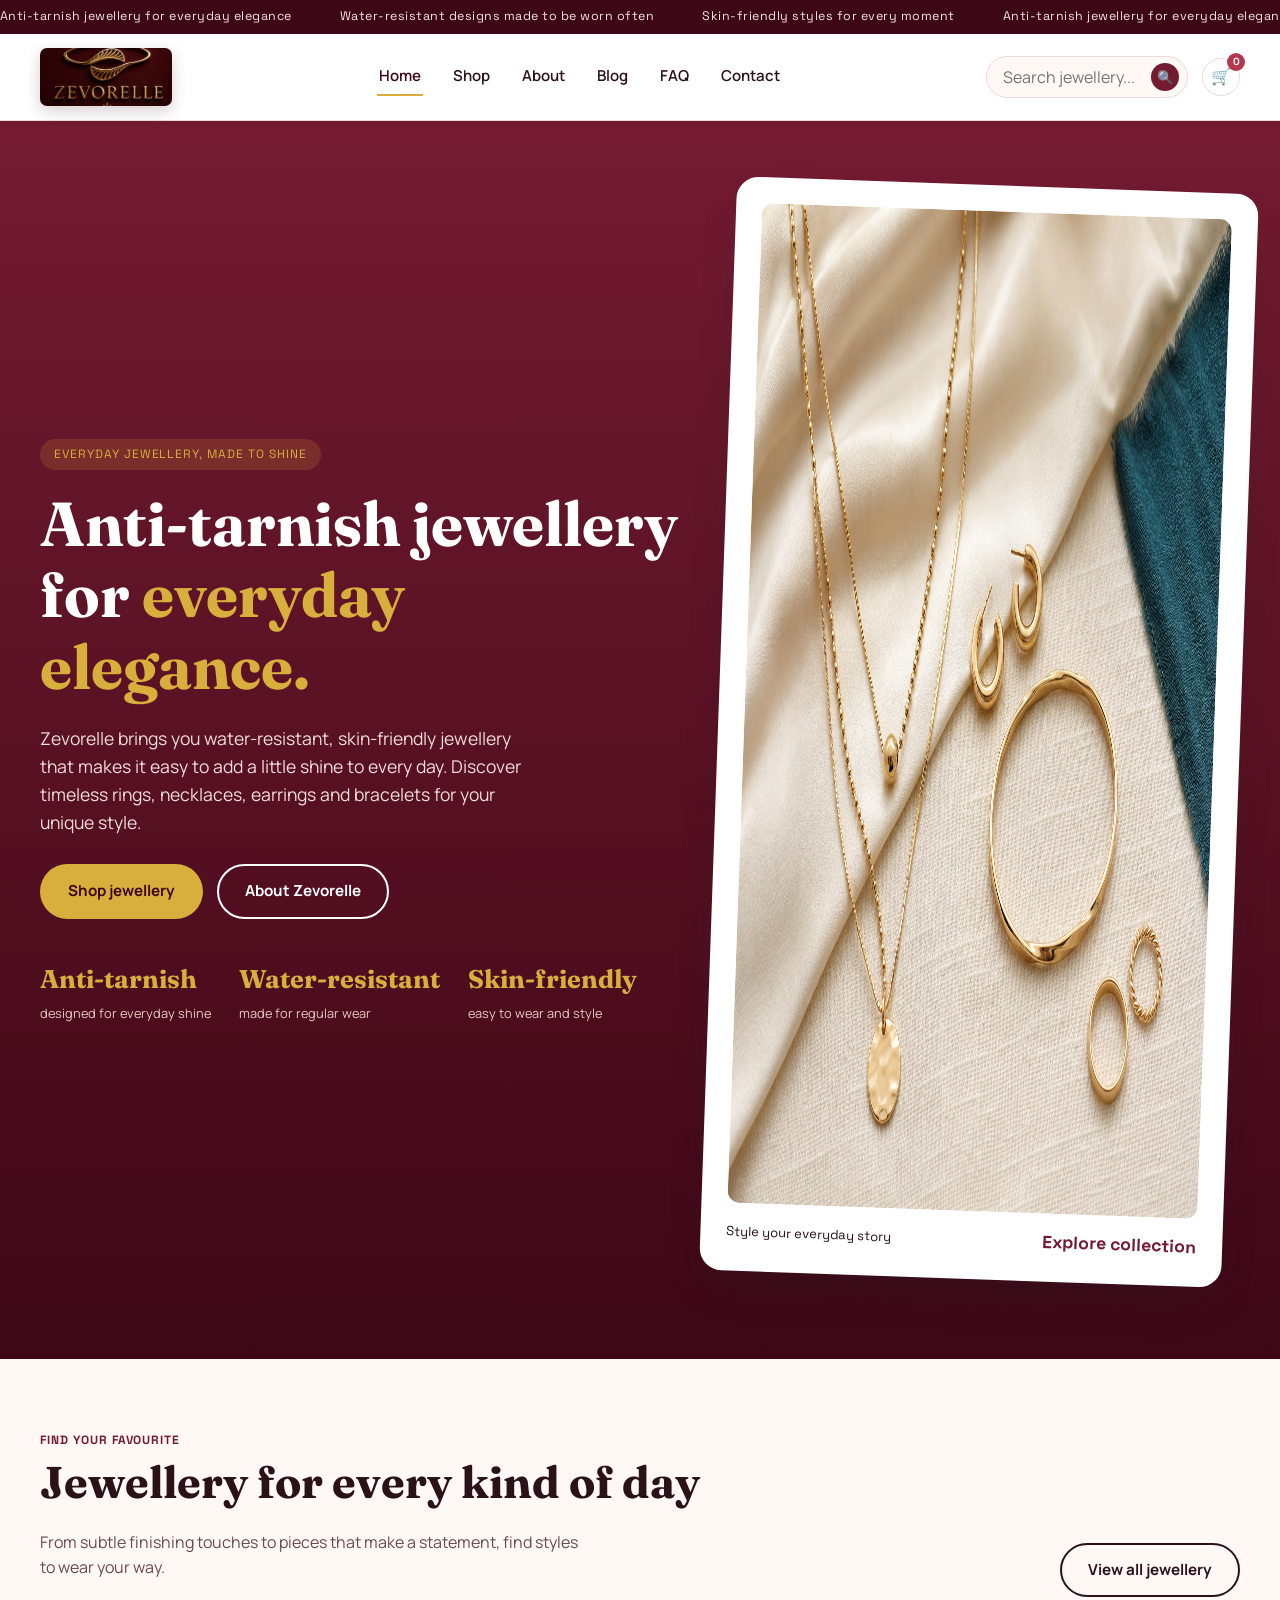
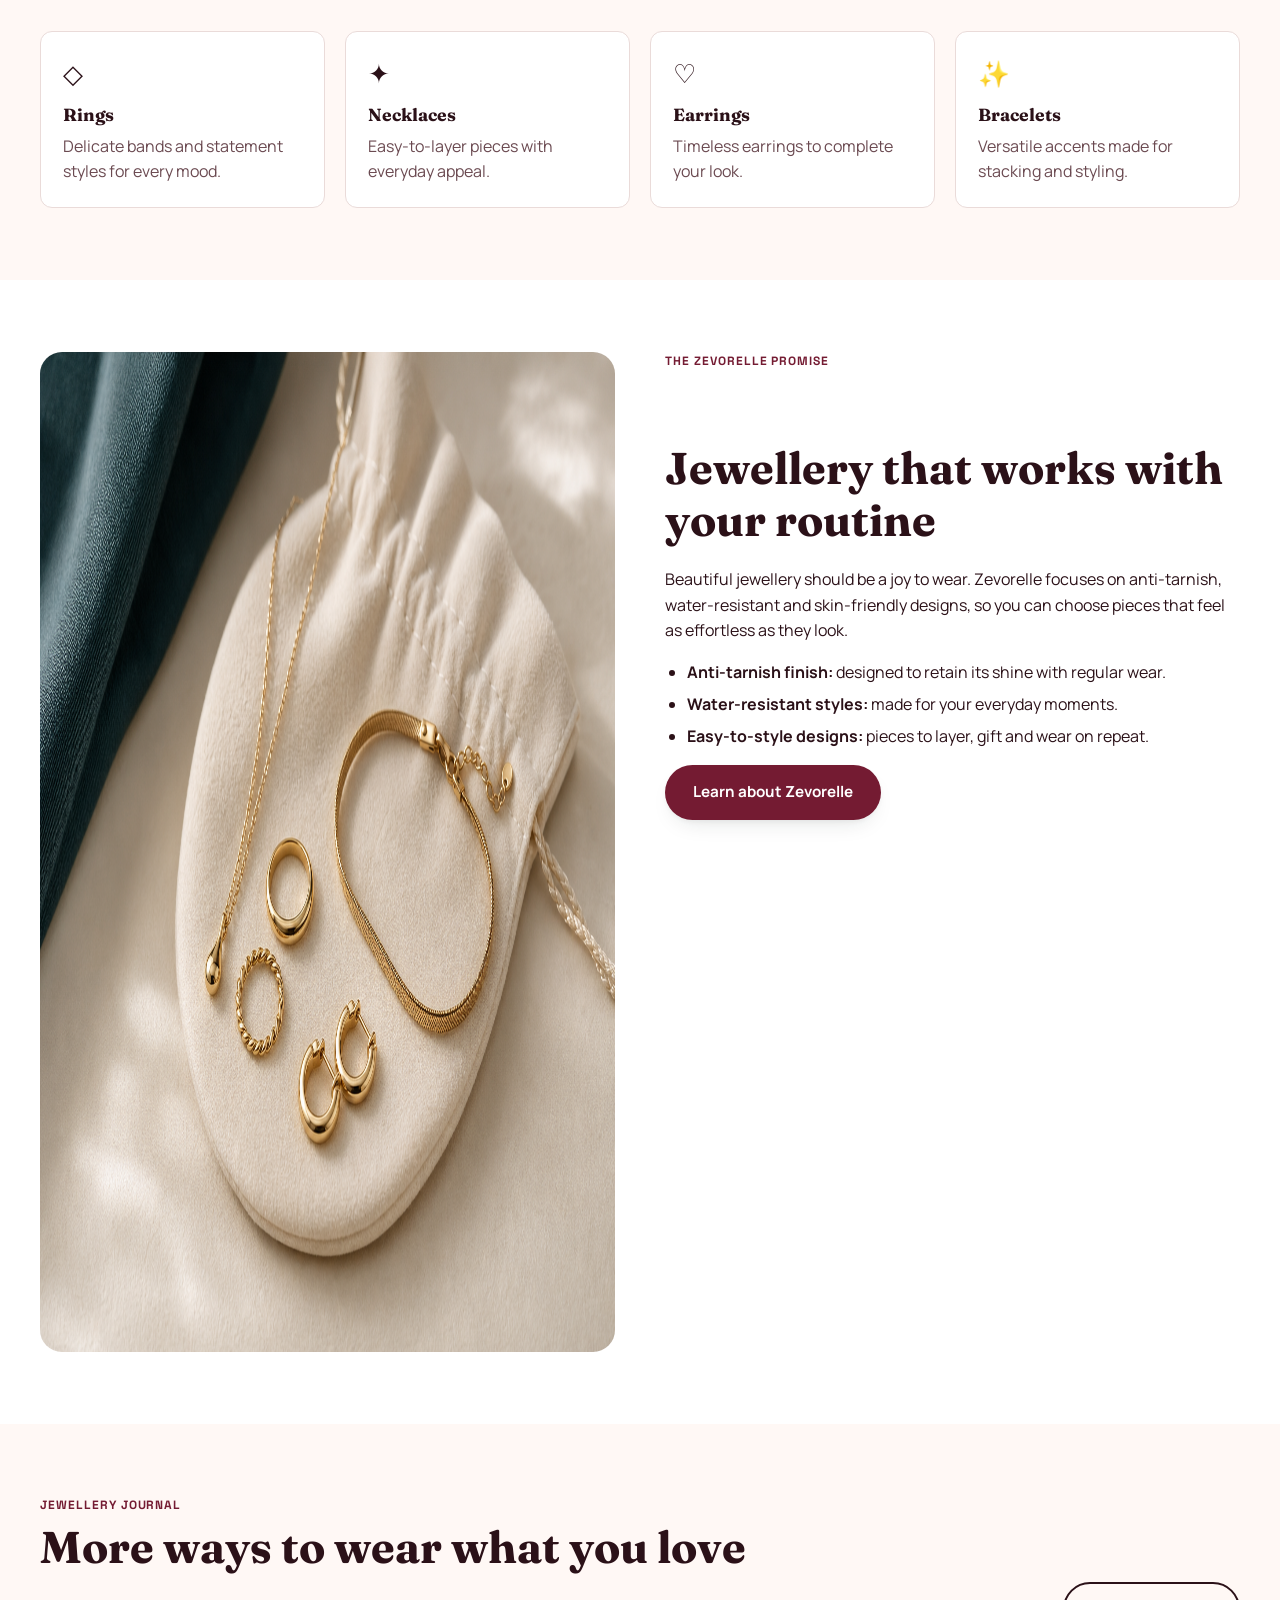
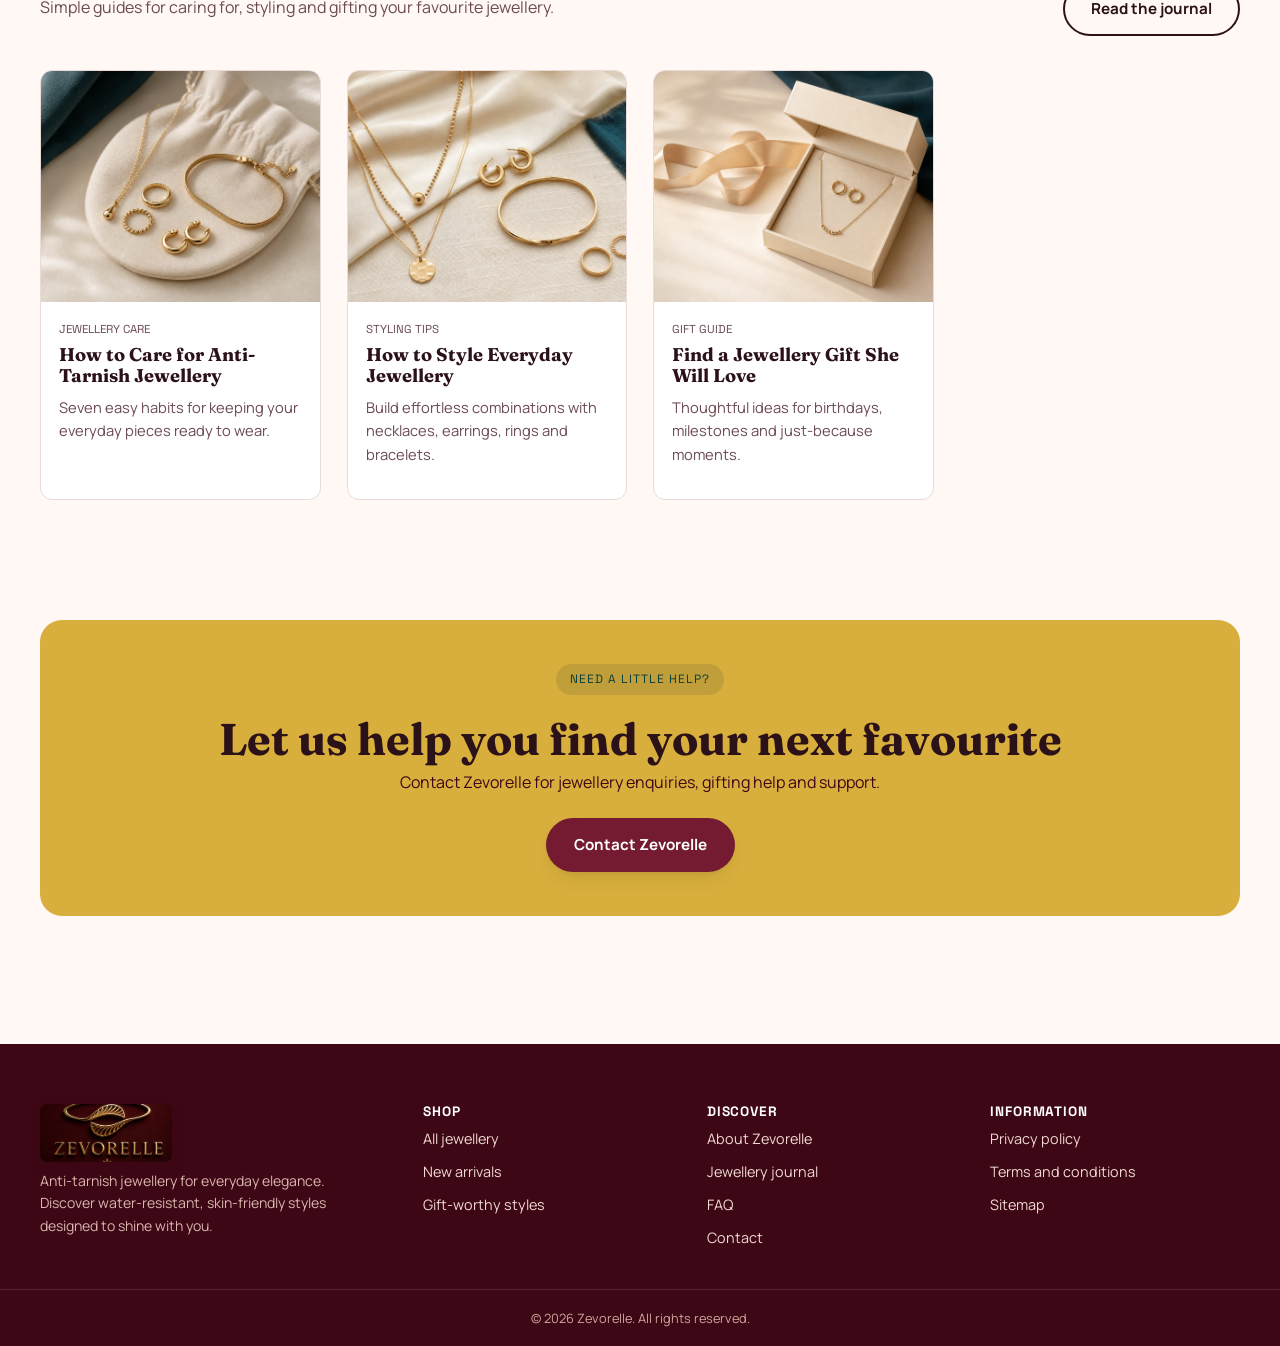
==== commit 49613d02: "Refresh Zevorelle jewellery storefront" ====
--- a/index.html
+++ b/index.html
@@ -1,140 +1,122 @@
 <!DOCTYPE html>
 <html lang="en-IN">
 <head>
-<!-- ===================== TECHNICAL SEO: <head> ===================== -->
   <meta charset="UTF-8" />
-  <!-- Responsive viewport - required for mobile-first, Core Web Vitals & Google's mobile-first indexing -->
   <meta name="viewport" content="width=device-width, initial-scale=1.0" />
 
-  <!-- PAGE TITLE: unique per page, ~50-60 characters, primary keyword near the front -->
-  <title>Zevorelle | Premium Anti-Tarnish Jewellery Online in India</title>
-
-  <!-- META DESCRIPTION: unique per page, ~150-160 characters, written to earn the click from search results -->
-  <meta name="description" content="Express Store By Kaushaindra is a free demo e-commerce website for Digital Marketing students to practise on-page, technical and off-page SEO with real product pages." />
-
-  <!-- CANONICAL TAG: tells search engines the single authoritative URL for this page, preventing duplicate-content issues -->
-  <link rel="canonical" href="https://kaushaindra.github.io/express-store/" />
-
-  <!-- ROBOTS META: controls crawling/indexing per page. Most pages = index, follow. -->
-  <meta name="robots" content="index, follow" />
-  <meta name="author" content="Kaushaindra Kumar" />
-
-  <!-- OPEN GRAPH (Facebook/LinkedIn/WhatsApp link previews) -->
+  <title>Anti-Tarnish Jewellery Online in India | Zevorelle</title>
+  <meta name="description" content="Shop Zevorelle anti-tarnish jewellery online in India. Explore water-resistant, skin-friendly rings, necklaces, earrings and bracelets for everyday elegance." />
+  <link rel="canonical" href="https://zevorelle.netlify.app/" />
+  <meta name="robots" content="index, follow, max-image-preview:large" />
+  <meta name="author" content="Zevorelle" />
+  <meta name="theme-color" content="#741B32" />
+
   <meta property="og:type" content="website" />
-  <meta property="og:site_name" content="Express Store By Kaushaindra" />
-  <meta property="og:title" content="Express Store By Kaushaindra | Demo E-commerce Site for SEO Training" />
-  <meta property="og:description" content="Express Store by Kaushaindra is a free demo eCommerce website to practice on-page, technical and off-page SEO using realistic product pages and categories." />
-  <meta property="og:url" content="https://kaushaindra.github.io/express-store/" />
-  <meta property="og:image" content="https://placehold.co/1200x630/0E5C56/E3A72E?text=Express+Store+By+Kaushaindra&font=montserrat" />
+  <meta property="og:site_name" content="Zevorelle" />
+  <meta property="og:title" content="Anti-Tarnish Jewellery Online in India | Zevorelle" />
+  <meta property="og:description" content="Discover anti-tarnish, water-resistant and skin-friendly jewellery designed for everyday elegance." />
+  <meta property="og:url" content="https://zevorelle.netlify.app/" />
+  <meta property="og:image" content="https://zevorelle.netlify.app/images/blog/everyday-jewellery-styling.png" />
+  <meta property="og:image:alt" content="Gold-tone necklaces, earrings, bangle and rings from Zevorelle" />
   <meta property="og:locale" content="en_IN" />
 
-  <!-- TWITTER CARD -->
   <meta name="twitter:card" content="summary_large_image" />
-  <meta name="twitter:title" content="Express Store By Kaushaindra | Demo E-commerce Site for SEO Training" />
-  <meta name="twitter:description" content="Express Store By Kaushaindra is a free demo e-commerce website for Digital Marketing students to practise on-page, technical and off-page SEO with real product pages." />
-  <meta name="twitter:image" content="https://placehold.co/1200x630/0E5C56/E3A72E?text=Express+Store+By+Kaushaindra&font=montserrat" />
-
-  <!-- FAVICON & PWA MANIFEST -->
+  <meta name="twitter:title" content="Anti-Tarnish Jewellery Online in India | Zevorelle" />
+  <meta name="twitter:description" content="Everyday anti-tarnish jewellery from Zevorelle." />
+  <meta name="twitter:image" content="https://zevorelle.netlify.app/images/blog/everyday-jewellery-styling.png" />
+
   <link rel="icon" type="image/svg+xml" href="images/favicon.svg" />
   <link rel="manifest" href="manifest.json" />
-  <meta name="theme-color" content="#0E5C56" />
-
-  <!-- PRECONNECT: speeds up the first connection to font/image hosts (Core Web Vitals: LCP) -->
   <link rel="preconnect" href="https://fonts.googleapis.com" />
   <link rel="preconnect" href="https://fonts.gstatic.com" crossorigin />
-  <link rel="preconnect" href="https://placehold.co" />
-
-  <!-- FONTS: Fraunces (display) + Manrope (body) + Space Grotesk (utility/mono) -->
   <link href="https://fonts.googleapis.com/css2?family=Fraunces:opsz,wght@9..144,500;9..144,600;9..144,700&family=Manrope:wght@400;500;700;800&family=Space+Grotesk:wght@500;700&display=swap" rel="stylesheet" />
-
-  <!-- STYLESHEET -->
   <link rel="stylesheet" href="css/style.css" />
 
-  <!-- ===================== SCHEMA.ORG STRUCTURED DATA (JSON-LD) ===================== -->
-  <!-- Organization schema: tells Google who runs this site -->
   <script type="application/ld+json">
   {
     "@context": "https://schema.org",
-    "@type": "Organization",
-    "name": "Express Store By Kaushaindra",
-    "url": "https://kaushaindra.github.io/express-store/",
-    "logo": "https://kaushaindra.github.io/express-store/images/favicon.svg",
-    "founder": { "@type": "Person", "name": "Kaushaindra Kumar" },
-    "areaServed": "Rewari, Haryana, India",
-    "sameAs": [
-      "https://github.com/kaushaindra",
-      "https://www.linkedin.com/in/kaushaindra"
+    "@graph": [
+      {
+        "@type": "Organization",
+        "@id": "https://zevorelle.netlify.app/#organization",
+        "name": "Zevorelle",
+        "url": "https://zevorelle.netlify.app/",
+        "logo": "https://zevorelle.netlify.app/images/favicon.svg",
+        "description": "An Indian online jewellery brand offering anti-tarnish, water-resistant and skin-friendly fashion jewellery.",
+        "email": "zevorelle@gmail.com",
+        "telephone": "+918708461549",
+        "address": {
+          "@type": "PostalAddress",
+          "addressLocality": "Rewari",
+          "addressRegion": "Haryana",
+          "addressCountry": "IN"
+        },
+        "areaServed": "India",
+        "contactPoint": {
+          "@type": "ContactPoint",
+          "telephone": "+918708461549",
+          "email": "zevorelle@gmail.com",
+          "contactType": "customer service",
+          "availableLanguage": ["English", "Hindi"]
+        }
+      },
+      {
+        "@type": "WebSite",
+        "@id": "https://zevorelle.netlify.app/#website",
+        "url": "https://zevorelle.netlify.app/",
+        "name": "Zevorelle",
+        "description": "Anti-tarnish jewellery online in India.",
+        "publisher": { "@id": "https://zevorelle.netlify.app/#organization" },
+        "inLanguage": "en-IN"
+      },
+      {
+        "@type": "WebPage",
+        "@id": "https://zevorelle.netlify.app/#webpage",
+        "url": "https://zevorelle.netlify.app/",
+        "name": "Anti-Tarnish Jewellery Online in India | Zevorelle",
+        "description": "Shop anti-tarnish, water-resistant and skin-friendly jewellery from Zevorelle.",
+        "isPartOf": { "@id": "https://zevorelle.netlify.app/#website" },
+        "about": { "@id": "https://zevorelle.netlify.app/#organization" },
+        "inLanguage": "en-IN"
+      }
     ]
   }
   </script>
 
-  <!-- LocalBusiness schema: this is a TRAINING/DEMO business, values are illustrative - see CUSTOMIZATION.md -->
-  <script type="application/ld+json">
-  {
-    "@context": "https://schema.org",
-    "@type": "LocalBusiness",
-    "name": "Express Store By Kaushaindra",
-    "image": "https://placehold.co/1200x630/0E5C56/E3A72E?text=Express+Store+By+Kaushaindra&font=montserrat",
-    "address": {
-      "@type": "PostalAddress",
-      "addressLocality": "Rewari",
-      "addressRegion": "Haryana",
-      "postalCode": "123401",
-      "addressCountry": "IN"
-    },
-    "telephone": "+91-90000-00000",
-    "priceRange": "Rs. 300 - Rs. 3000"
-  }
+  <script async src="https://www.googletagmanager.com/gtag/js?id=AW-18357599384"></script>
+  <script>
+    window.dataLayer = window.dataLayer || [];
+    function gtag(){dataLayer.push(arguments);}
+    gtag('js', new Date());
+    gtag('config', 'AW-18357599384');
   </script>
-
-  <!-- WebSite schema + Sitelinks Search Box target -->
-  <script type="application/ld+json">
-  {
-    "@context": "https://schema.org",
-    "@type": "WebSite",
-    "name": "Express Store By Kaushaindra",
-    "url": "https://kaushaindra.github.io/express-store/",
-    "potentialAction": {
-      "@type": "SearchAction",
-      "target": "https://kaushaindra.github.io/express-store/shop.html?q={search_term_string}",
-      "query-input": "required name=search_term_string"
-    }
-  }
-  </script>
-  <script type="application/ld+json">
-  {
-    "@context": "https://schema.org",
-    "@type": "ItemList",
-    "name": "Featured Products",
-    "itemListElement": [{"@type":"ListItem","position":1,"url":"https://kaushaindra.github.io/express-store/product-details.html?id=1","name":"Nomad Canvas Backpack"},{"@type":"ListItem","position":2,"url":"https://kaushaindra.github.io/express-store/product-details.html?id=2","name":"Horizon Wireless Earbuds"},{"@type":"ListItem","position":3,"url":"https://kaushaindra.github.io/express-store/product-details.html?id=3","name":"Terra Ceramic Planter Set"},{"@type":"ListItem","position":4,"url":"https://kaushaindra.github.io/express-store/product-details.html?id=4","name":"Aro Minimalist Wall Clock"},{"@type":"ListItem","position":5,"url":"https://kaushaindra.github.io/express-store/product-details.html?id=5","name":"Flux Insulated Water Bottle"},{"@type":"ListItem","position":6,"url":"https://kaushaindra.github.io/express-store/product-details.html?id=6","name":"Bristle Yoga Mat Pro"},{"@type":"ListItem","position":7,"url":"https://kaushaindra.github.io/express-store/product-details.html?id=7","name":"Kraft Handmade Notebook Set"},{"@type":"ListItem","position":8,"url":"https://kaushaindra.github.io/express-store/product-details.html?id=8","name":"Lumen Desk Lamp"}]
-  }
-  </script>
-<!-- Google tag (gtag.js) -->
-<script async src="https://www.googletagmanager.com/gtag/js?id=AW-18357599384"></script>
-<script>
-  window.dataLayer = window.dataLayer || [];
-  function gtag(){dataLayer.push(arguments);}
-  gtag('js', new Date());
-
-  gtag('config', 'AW-18357599384');
-</script>
 </head>
 <body>
   <a class="skip-link" href="#main">Skip to main content</a>
-  <div class="ticker" role="marquee" aria-label="Store highlights"><div class="ticker__track"><span>Same-day dispatch from Rewari, Haryana</span><span>Free shipping across India on orders over Rs. 999</span><span>Demo project for Digital Marketing SEO training</span><span>Easy 7-day returns (demo policy)</span><span>12,000+ happy demo customers</span><span>Same-day dispatch from Rewari, Haryana</span><span>Free shipping across India on orders over Rs. 999</span><span>Demo project for Digital Marketing SEO training</span><span>Easy 7-day returns (demo policy)</span><span>12,000+ happy demo customers</span></div></div>
+
+  <div class="ticker" aria-label="Zevorelle highlights">
+    <div class="ticker__track">
+      <span>Anti-tarnish jewellery for everyday elegance</span>
+      <span>Water-resistant designs made to be worn often</span>
+      <span>Skin-friendly styles for every moment</span>
+      <span>Anti-tarnish jewellery for everyday elegance</span>
+      <span>Water-resistant designs made to be worn often</span>
+      <span>Skin-friendly styles for every moment</span>
+    </div>
+  </div>
+
   <header class="site-header">
     <div class="nav">
-      <a href="index.html" class="brand" aria-label="Express Store By Kaushaindra - home">
-        <span class="brand__mark" aria-hidden="true">ES</span>
-        <span>Express Store<span class="brand__tag">By Kaushaindra</span></span>
+      <a href="index.html" class="brand" aria-label="Zevorelle home">
+        <img class="brand__logo" src="images/brand/zevorelle-logo.jpeg" alt="" width="132" height="58" />
       </a>
       <nav class="nav__links" aria-label="Primary">
         <a href="index.html" aria-current="page">Home</a><a href="shop.html">Shop</a><a href="about.html">About</a><a href="blog.html">Blog</a><a href="faq.html">FAQ</a><a href="contact.html">Contact</a>
       </nav>
       <div class="nav__actions">
         <form class="nav__search" role="search" data-search-form action="shop.html" method="get">
-          <label for="nav-search" class="visually-hidden">Search products</label>
-          <input type="search" id="nav-search" name="q" placeholder="Search products..." data-product-search />
+          <label for="nav-search" class="visually-hidden">Search jewellery</label>
+          <input type="search" id="nav-search" name="q" placeholder="Search jewellery..." data-product-search />
           <button type="submit" aria-label="Search"><span aria-hidden="true">&#128269;</span></button>
         </form>
         <a class="icon-btn" href="shop.html" aria-label="View cart">
@@ -147,322 +129,182 @@
       </div>
     </div>
   </header>
+
   <main id="main">
-
-  <!-- ===================== ON-PAGE SEO: H1 ===================== -->
-  <!-- Every page has exactly ONE <h1>. This is the home page's primary heading. -->
-  <section class="hero">
-    <div class="hero__grid">
-      <div>
-        <span class="eyebrow">⚡ Express delivery across Haryana &amp; NCR</span>
-        <h1>Everyday essentials, <em>delivered fast</em> from Rewari.</h1>
-        <p class="lede">Express Store By Kaushaindra is a demo storefront built to teach real, practical SEO — from technical tags to product schema — using a realistic shopping experience.</p>
-        <div class="hero__cta">
-          <a href="shop.html" class="btn btn-gold">Shop All Products</a>
-          <a href="about.html" class="btn btn-outline" style="border-color:#fff;color:#fff;">Why this project exists</a>
-        </div>
-        <div class="hero__stats">
-          <div><strong>12</strong><span>Demo products</span></div>
-          <div><strong>6</strong><span>Categories</span></div>
-          <div><strong>4.6★</strong><span>Avg. rating</span></div>
-        </div>
-      </div>
-      <div class="hero__visual">
-        <img src="https://placehold.co/520x420/0E5C56/F2F4F1?text=Nomad+Canvas+Backpack&font=montserrat" alt="Nomad Canvas Backpack product showcase" width="520" height="420" />
-        <div class="badge">
-          <span>Nomad Canvas Backpack</span>
-          <span class="price">Rs. 1,499</span>
-        </div>
-      </div>
-    </div>
-  </section>
-
-  <section class="section">
-    <div class="container">
-      <div class="section__head">
+    <section class="hero" aria-labelledby="page-title">
+      <div class="hero__grid">
         <div>
-          <span class="section__kicker">Browse by category</span>
-          <h2>Find what you need, fast</h2>
-        </div>
-        <a href="shop.html" class="btn btn-outline">View shop</a>
-      </div>
-      <div class="value-grid">
-        <a class="value-card" href="shop.html">
-          <div class="value-card__icon">🎒</div>
-          <h3 style="font-size:1.1rem;">Bags</h3>
-          <p style="color:var(--color-ink-soft);margin:0;">Backpacks &amp; totes for daily carry</p>
-        </a>
-        <a class="value-card" href="shop.html">
-          <div class="value-card__icon">🎧</div>
-          <h3 style="font-size:1.1rem;">Electronics</h3>
-          <p style="color:var(--color-ink-soft);margin:0;">Audio, lighting &amp; wearables</p>
-        </a>
-        <a class="value-card" href="shop.html">
-          <div class="value-card__icon">🏺</div>
-          <h3 style="font-size:1.1rem;">Home Decor</h3>
-          <p style="color:var(--color-ink-soft);margin:0;">Planters, clocks &amp; diffusers</p>
-        </a>
-        <a class="value-card" href="shop.html">
-          <div class="value-card__icon">🧘</div>
-          <h3 style="font-size:1.1rem;">Fitness</h3>
-          <p style="color:var(--color-ink-soft);margin:0;">Mats, bottles &amp; trackers</p>
-        </a>
-      </div>
-    </div>
-  </section>
-
-  <section class="section section--alt">
-    <div class="container">
-      <div class="section__head">
+          <span class="eyebrow">Everyday jewellery, made to shine</span>
+          <h1 id="page-title">Anti-tarnish jewellery for <em>everyday elegance.</em></h1>
+          <p class="lede">Zevorelle brings you water-resistant, skin-friendly jewellery that makes it easy to add a little shine to every day. Discover timeless rings, necklaces, earrings and bracelets for your unique style.</p>
+          <div class="hero__cta">
+            <a href="shop.html" class="btn btn-gold">Shop jewellery</a>
+            <a href="about.html" class="btn btn-outline" style="border-color:#fff;color:#fff;">About Zevorelle</a>
+          </div>
+          <div class="hero__stats" aria-label="Zevorelle jewellery features">
+            <div><strong>Anti-tarnish</strong><span>designed for everyday shine</span></div>
+            <div><strong>Water-resistant</strong><span>made for regular wear</span></div>
+            <div><strong>Skin-friendly</strong><span>easy to wear and style</span></div>
+          </div>
+        </div>
+        <div class="hero__visual">
+          <img src="images/blog/everyday-jewellery-styling.png" alt="Layered gold-tone necklaces, hoop earrings, bangle and rings styled on ivory fabric" width="1600" height="1000" fetchpriority="high" decoding="async" />
+          <div class="badge">
+            <span>Style your everyday story</span>
+            <a href="shop.html" class="price">Explore collection</a>
+          </div>
+        </div>
+      </div>
+    </section>
+
+    <section class="section" aria-labelledby="shop-by-type-heading">
+      <div class="container">
+        <div class="section__head">
+          <div>
+            <span class="section__kicker">Find your favourite</span>
+            <h2 id="shop-by-type-heading">Jewellery for every kind of day</h2>
+            <p>From subtle finishing touches to pieces that make a statement, find styles to wear your way.</p>
+          </div>
+          <a href="shop.html" class="btn btn-outline">View all jewellery</a>
+        </div>
+        <div class="value-grid">
+          <a class="value-card" href="shop.html">
+            <div class="value-card__icon" aria-hidden="true">&#9671;</div>
+            <h3 style="font-size:1.1rem;">Rings</h3>
+            <p style="color:var(--color-ink-soft);margin:0;">Delicate bands and statement styles for every mood.</p>
+          </a>
+          <a class="value-card" href="shop.html">
+            <div class="value-card__icon" aria-hidden="true">&#10022;</div>
+            <h3 style="font-size:1.1rem;">Necklaces</h3>
+            <p style="color:var(--color-ink-soft);margin:0;">Easy-to-layer pieces with everyday appeal.</p>
+          </a>
+          <a class="value-card" href="shop.html">
+            <div class="value-card__icon" aria-hidden="true">&#9825;</div>
+            <h3 style="font-size:1.1rem;">Earrings</h3>
+            <p style="color:var(--color-ink-soft);margin:0;">Timeless earrings to complete your look.</p>
+          </a>
+          <a class="value-card" href="shop.html">
+            <div class="value-card__icon" aria-hidden="true">&#10024;</div>
+            <h3 style="font-size:1.1rem;">Bracelets</h3>
+            <p style="color:var(--color-ink-soft);margin:0;">Versatile accents made for stacking and styling.</p>
+          </a>
+        </div>
+      </div>
+    </section>
+
+    <section class="section section--alt" aria-labelledby="why-zevorelle-heading">
+      <div class="container two-col">
         <div>
-          <span class="section__kicker">Handpicked</span>
-          <h2>Featured products</h2>
-          <p>A mix of our best-rated demo products across every category — great for practising product-page SEO.</p>
-        </div>
-        <a href="shop.html" class="btn btn-primary">See all 12 products</a>
-      </div>
-      <div class="product-grid" data-product-grid>
-        <article class="product-card" data-product-card data-name="Nomad Canvas Backpack" data-category="bags" data-price="1499">
-          <div class="product-card__media">
-            <span class="product-card__badge">-25%</span>
-            <button class="product-card__wishlist" aria-label="Save Nomad Canvas Backpack to wishlist">&#9825;</button>
-            <img src="https://placehold.co/600x600/0E5C56/F2F4F1?text=Nomad+Canvas+Backpack&font=montserrat" alt="Nomad Canvas Backpack - Bags product photo, Express Store By Kaushaindra" width="600" height="600" loading="lazy" />
-          </div>
-          <div class="product-card__body">
-            <span class="product-card__cat">Bags</span>
-            <h3 class="product-card__title" style="position:relative;"><a href="product-details.html?id=1">Nomad Canvas Backpack</a></h3>
-            <div class="product-card__rating" aria-label="Rated 4.6 out of 5">★★★★☆ <span class='visually-hidden'>4.6 out of 5 stars</span></div>
-            <div class="product-card__price"><span class="now">Rs. 1,499</span><span class="was">Rs. 1,999</span></div>
-          </div>
-          <div class="product-card__footer">
-            <button class="btn btn-primary btn-sm btn-block" data-add-to-cart>Add to Cart</button>
-          </div>
-        </article><article class="product-card" data-product-card data-name="Horizon Wireless Earbuds" data-category="electronics" data-price="2299">
-          <div class="product-card__media">
-            
-            <button class="product-card__wishlist" aria-label="Save Horizon Wireless Earbuds to wishlist">&#9825;</button>
-            <img src="https://placehold.co/600x600/142523/E3A72E?text=Horizon+Wireless+Earbuds&font=montserrat" alt="Horizon Wireless Earbuds - Electronics product photo, Express Store By Kaushaindra" width="600" height="600" loading="lazy" />
-          </div>
-          <div class="product-card__body">
-            <span class="product-card__cat">Electronics</span>
-            <h3 class="product-card__title" style="position:relative;"><a href="product-details.html?id=2">Horizon Wireless Earbuds</a></h3>
-            <div class="product-card__rating" aria-label="Rated 4.4 out of 5">★★★★☆ <span class='visually-hidden'>4.4 out of 5 stars</span></div>
-            <div class="product-card__price"><span class="now">Rs. 2,299</span></div>
-          </div>
-          <div class="product-card__footer">
-            <button class="btn btn-primary btn-sm btn-block" data-add-to-cart>Add to Cart</button>
-          </div>
-        </article><article class="product-card" data-product-card data-name="Terra Ceramic Planter Set" data-category="home" data-price="899">
-          <div class="product-card__media">
-            
-            <button class="product-card__wishlist" aria-label="Save Terra Ceramic Planter Set to wishlist">&#9825;</button>
-            <img src="https://placehold.co/600x600/C4881A/142523?text=Terra+Ceramic+Planter+Set&font=montserrat" alt="Terra Ceramic Planter Set - Home Decor product photo, Express Store By Kaushaindra" width="600" height="600" loading="lazy" />
-          </div>
-          <div class="product-card__body">
-            <span class="product-card__cat">Home Decor</span>
-            <h3 class="product-card__title" style="position:relative;"><a href="product-details.html?id=3">Terra Ceramic Planter Set</a></h3>
-            <div class="product-card__rating" aria-label="Rated 4.8 out of 5">★★★★☆ <span class='visually-hidden'>4.8 out of 5 stars</span></div>
-            <div class="product-card__price"><span class="now">Rs. 899</span></div>
-          </div>
-          <div class="product-card__footer">
-            <button class="btn btn-primary btn-sm btn-block" data-add-to-cart>Add to Cart</button>
-          </div>
-        </article><article class="product-card" data-product-card data-name="Aro Minimalist Wall Clock" data-category="home" data-price="1199">
-          <div class="product-card__media">
-            <span class="product-card__badge">-20%</span>
-            <button class="product-card__wishlist" aria-label="Save Aro Minimalist Wall Clock to wishlist">&#9825;</button>
-            <img src="https://placehold.co/600x600/0A403C/F2F4F1?text=Aro+Minimalist+Wall+Clock&font=montserrat" alt="Aro Minimalist Wall Clock - Home Decor product photo, Express Store By Kaushaindra" width="600" height="600" loading="lazy" />
-          </div>
-          <div class="product-card__body">
-            <span class="product-card__cat">Home Decor</span>
-            <h3 class="product-card__title" style="position:relative;"><a href="product-details.html?id=4">Aro Minimalist Wall Clock</a></h3>
-            <div class="product-card__rating" aria-label="Rated 4.5 out of 5">★★★★☆ <span class='visually-hidden'>4.5 out of 5 stars</span></div>
-            <div class="product-card__price"><span class="now">Rs. 1,199</span><span class="was">Rs. 1,499</span></div>
-          </div>
-          <div class="product-card__footer">
-            <button class="btn btn-primary btn-sm btn-block" data-add-to-cart>Add to Cart</button>
-          </div>
-        </article><article class="product-card" data-product-card data-name="Flux Insulated Water Bottle" data-category="fitness" data-price="649">
-          <div class="product-card__media">
-            
-            <button class="product-card__wishlist" aria-label="Save Flux Insulated Water Bottle to wishlist">&#9825;</button>
-            <img src="https://placehold.co/600x600/0E5C56/E3A72E?text=Flux+Insulated+Water+Bottle&font=montserrat" alt="Flux Insulated Water Bottle - Fitness product photo, Express Store By Kaushaindra" width="600" height="600" loading="lazy" />
-          </div>
-          <div class="product-card__body">
-            <span class="product-card__cat">Fitness</span>
-            <h3 class="product-card__title" style="position:relative;"><a href="product-details.html?id=5">Flux Insulated Water Bottle</a></h3>
-            <div class="product-card__rating" aria-label="Rated 4.7 out of 5">★★★★☆ <span class='visually-hidden'>4.7 out of 5 stars</span></div>
-            <div class="product-card__price"><span class="now">Rs. 649</span></div>
-          </div>
-          <div class="product-card__footer">
-            <button class="btn btn-primary btn-sm btn-block" data-add-to-cart>Add to Cart</button>
-          </div>
-        </article><article class="product-card" data-product-card data-name="Bristle Yoga Mat Pro" data-category="fitness" data-price="1099">
-          <div class="product-card__media">
-            <span class="product-card__badge">-21%</span>
-            <button class="product-card__wishlist" aria-label="Save Bristle Yoga Mat Pro to wishlist">&#9825;</button>
-            <img src="https://placehold.co/600x600/D64545/F2F4F1?text=Bristle+Yoga+Mat+Pro&font=montserrat" alt="Bristle Yoga Mat Pro - Fitness product photo, Express Store By Kaushaindra" width="600" height="600" loading="lazy" />
-          </div>
-          <div class="product-card__body">
-            <span class="product-card__cat">Fitness</span>
-            <h3 class="product-card__title" style="position:relative;"><a href="product-details.html?id=6">Bristle Yoga Mat Pro</a></h3>
-            <div class="product-card__rating" aria-label="Rated 4.6 out of 5">★★★★☆ <span class='visually-hidden'>4.6 out of 5 stars</span></div>
-            <div class="product-card__price"><span class="now">Rs. 1,099</span><span class="was">Rs. 1,399</span></div>
-          </div>
-          <div class="product-card__footer">
-            <button class="btn btn-primary btn-sm btn-block" data-add-to-cart>Add to Cart</button>
-          </div>
-        </article><article class="product-card" data-product-card data-name="Kraft Handmade Notebook Set" data-category="stationery" data-price="399">
-          <div class="product-card__media">
-            
-            <button class="product-card__wishlist" aria-label="Save Kraft Handmade Notebook Set to wishlist">&#9825;</button>
-            <img src="https://placehold.co/600x600/C4881A/142523?text=Kraft+Handmade+Notebook+Set&font=montserrat" alt="Kraft Handmade Notebook Set - Stationery product photo, Express Store By Kaushaindra" width="600" height="600" loading="lazy" />
-          </div>
-          <div class="product-card__body">
-            <span class="product-card__cat">Stationery</span>
-            <h3 class="product-card__title" style="position:relative;"><a href="product-details.html?id=7">Kraft Handmade Notebook Set</a></h3>
-            <div class="product-card__rating" aria-label="Rated 4.9 out of 5">★★★★☆ <span class='visually-hidden'>4.9 out of 5 stars</span></div>
-            <div class="product-card__price"><span class="now">Rs. 399</span></div>
-          </div>
-          <div class="product-card__footer">
-            <button class="btn btn-primary btn-sm btn-block" data-add-to-cart>Add to Cart</button>
-          </div>
-        </article><article class="product-card" data-product-card data-name="Lumen Desk Lamp" data-category="electronics" data-price="1699">
-          <div class="product-card__media">
-            
-            <button class="product-card__wishlist" aria-label="Save Lumen Desk Lamp to wishlist">&#9825;</button>
-            <img src="https://placehold.co/600x600/142523/E3A72E?text=Lumen+Desk+Lamp&font=montserrat" alt="Lumen Desk Lamp - Electronics product photo, Express Store By Kaushaindra" width="600" height="600" loading="lazy" />
-          </div>
-          <div class="product-card__body">
-            <span class="product-card__cat">Electronics</span>
-            <h3 class="product-card__title" style="position:relative;"><a href="product-details.html?id=8">Lumen Desk Lamp</a></h3>
-            <div class="product-card__rating" aria-label="Rated 4.5 out of 5">★★★★☆ <span class='visually-hidden'>4.5 out of 5 stars</span></div>
-            <div class="product-card__price"><span class="now">Rs. 1,699</span></div>
-          </div>
-          <div class="product-card__footer">
-            <button class="btn btn-primary btn-sm btn-block" data-add-to-cart>Add to Cart</button>
-          </div>
-        </article>
-      </div>
-    </div>
-  </section>
-
-  <section class="section">
-    <div class="container">
-      <div class="section__head">
-        <div>
-          <span class="section__kicker">Why learners use this project</span>
-          <h2>Built for hands-on SEO practice</h2>
-        </div>
-      </div>
-      <div class="value-grid">
-        <div class="value-card">
-          <div class="value-card__icon">🏷️</div>
-          <h3 style="font-size:1.1rem;">Real on-page SEO</h3>
-          <p style="color:var(--color-ink-soft);">Unique titles, meta descriptions and heading hierarchy on every page.</p>
-        </div>
-        <div class="value-card">
-          <div class="value-card__icon">🧩</div>
-          <h3 style="font-size:1.1rem;">Schema.org + JSON-LD</h3>
-          <p style="color:var(--color-ink-soft);">Organization, Product, FAQ, Breadcrumb and LocalBusiness markup you can inspect.</p>
-        </div>
-        <div class="value-card">
-          <div class="value-card__icon">⚙️</div>
-          <h3 style="font-size:1.1rem;">Technical SEO basics</h3>
-          <p style="color:var(--color-ink-soft);">robots.txt, sitemap.xml, canonical tags and a lightweight Core Web Vitals-friendly build.</p>
-        </div>
-        <div class="value-card">
-          <div class="value-card__icon">🔗</div>
-          <h3 style="font-size:1.1rem;">Internal linking</h3>
-          <p style="color:var(--color-ink-soft);">Category, product and blog pages link to each other the way a real store would.</p>
-        </div>
-      </div>
-    </div>
-  </section>
-
-  <section class="section section--alt">
-    <div class="container">
-      <div class="section__head">
-        <div>
-          <span class="section__kicker">Testimonials</span>
-          <h2>What demo customers say</h2>
-        </div>
-      </div>
-      <div class="testimonial-grid">
-        <div class="testimonial">
-          <div class="testimonial__stars" aria-hidden="true">★★★★★</div>
-          <p>"The Nomad Backpack fits my laptop and books perfectly, and it actually arrived the next morning."</p>
-          <div class="testimonial__who"><span class="testimonial__avatar">P</span><div><strong>Priya S.</strong><span>Gurugram</span></div></div>
-        </div>
-        <div class="testimonial">
-          <div class="testimonial__stars" aria-hidden="true">★★★★★</div>
-          <p>"Used this site as a reference while learning schema markup — the code comments genuinely helped me understand SEO."</p>
-          <div class="testimonial__who"><span class="testimonial__avatar">R</span><div><strong>Rohit M.</strong><span>Digital Marketing Student</span></div></div>
-        </div>
-        <div class="testimonial">
-          <div class="testimonial__stars" aria-hidden="true">★★★★☆</div>
-          <p>"Clean design, quick to browse, and the price sorting on the shop page works exactly as expected."</p>
-          <div class="testimonial__who"><span class="testimonial__avatar">A</span><div><strong>Ayesha K.</strong><span>Rewari</span></div></div>
-        </div>
-      </div>
-    </div>
-  </section>
-
-  <section class="section section--tight">
-    <div class="container">
-      <div class="newsletter">
-        <span class="eyebrow" style="background:rgba(20,37,35,.12);color:#0A403C;">Stay in the loop</span>
-        <h2>Get 10% off your first order</h2>
-        <p>Join the Express Store newsletter for new-arrival alerts and SEO-training updates. (Demo form - no email is sent.)</p>
-        <form data-newsletter-form>
-          <label for="newsletter-email" class="visually-hidden">Email address</label>
-          <input type="email" id="newsletter-email" required placeholder="you@example.com" />
-          <button type="submit" class="btn btn-primary">Subscribe</button>
-        </form>
-        <small data-newsletter-msg></small>
-      </div>
-    </div>
-  </section>
-
+          <img src="images/blog/anti-tarnish-jewellery-care.png" alt="Gold-tone anti-tarnish necklace, rings, bracelet and hoop earrings arranged on an ivory jewellery pouch" width="1600" height="1000" loading="lazy" decoding="async" style="border-radius:var(--radius-lg);" />
+        </div>
+        <div class="prose">
+          <span class="section__kicker">The Zevorelle promise</span>
+          <h2 id="why-zevorelle-heading">Jewellery that works with your routine</h2>
+          <p>Beautiful jewellery should be a joy to wear. Zevorelle focuses on anti-tarnish, water-resistant and skin-friendly designs, so you can choose pieces that feel as effortless as they look.</p>
+          <ul>
+            <li><strong>Anti-tarnish finish:</strong> designed to retain its shine with regular wear.</li>
+            <li><strong>Water-resistant styles:</strong> made for your everyday moments.</li>
+            <li><strong>Easy-to-style designs:</strong> pieces to layer, gift and wear on repeat.</li>
+          </ul>
+          <p><a href="about.html" class="btn btn-primary">Learn about Zevorelle</a></p>
+        </div>
+      </div>
+    </section>
+
+    <section class="section" aria-labelledby="journal-heading">
+      <div class="container">
+        <div class="section__head">
+          <div>
+            <span class="section__kicker">Jewellery journal</span>
+            <h2 id="journal-heading">More ways to wear what you love</h2>
+            <p>Simple guides for caring for, styling and gifting your favourite jewellery.</p>
+          </div>
+          <a href="blog.html" class="btn btn-outline">Read the journal</a>
+        </div>
+        <div class="post-grid">
+          <article class="post-card">
+            <figure class="post-card__media">
+              <img class="blog-image--care" src="images/blog/anti-tarnish-jewellery-care.png" alt="Gold-tone anti-tarnish jewellery arranged on a soft ivory pouch" width="1600" height="1000" loading="lazy" decoding="async" />
+            </figure>
+            <div class="post-card__body">
+              <div class="post-card__meta">Jewellery Care</div>
+              <h3><a href="blog.html#anti-tarnish-jewellery-care" class="stretched">How to Care for Anti-Tarnish Jewellery</a></h3>
+              <p style="color:var(--color-ink-soft);font-size:0.92rem;">Seven easy habits for keeping your everyday pieces ready to wear.</p>
+            </div>
+          </article>
+          <article class="post-card">
+            <figure class="post-card__media">
+              <img class="blog-image--style" src="images/blog/everyday-jewellery-styling.png" alt="Layered gold-tone necklaces, hoop earrings, bangle and rings styled on ivory fabric" width="1600" height="1000" loading="lazy" decoding="async" />
+            </figure>
+            <div class="post-card__body">
+              <div class="post-card__meta">Styling Tips</div>
+              <h3><a href="blog.html#everyday-jewellery-styling" class="stretched">How to Style Everyday Jewellery</a></h3>
+              <p style="color:var(--color-ink-soft);font-size:0.92rem;">Build effortless combinations with necklaces, earrings, rings and bracelets.</p>
+            </div>
+          </article>
+          <article class="post-card">
+            <figure class="post-card__media">
+              <img class="blog-image--gift" src="images/blog/jewellery-gift-guide.png" alt="Gold-tone necklace and hoop earrings presented in an unbranded ivory jewellery gift box" width="1600" height="1000" loading="lazy" decoding="async" />
+            </figure>
+            <div class="post-card__body">
+              <div class="post-card__meta">Gift Guide</div>
+              <h3><a href="blog.html#jewellery-gift-guide" class="stretched">Find a Jewellery Gift She Will Love</a></h3>
+              <p style="color:var(--color-ink-soft);font-size:0.92rem;">Thoughtful ideas for birthdays, milestones and just-because moments.</p>
+            </div>
+          </article>
+        </div>
+      </div>
+    </section>
+
+    <section class="section section--tight" aria-labelledby="contact-cta-heading">
+      <div class="container">
+        <div class="newsletter">
+          <span class="eyebrow" style="background:rgba(20,37,35,.12);color:#0A403C;">Need a little help?</span>
+          <h2 id="contact-cta-heading">Let us help you find your next favourite</h2>
+          <p>Contact Zevorelle for jewellery enquiries, gifting help and support.</p>
+          <p style="margin:22px 0 0;"><a href="contact.html" class="btn btn-primary">Contact Zevorelle</a></p>
+        </div>
+      </div>
+    </section>
   </main>
+
   <footer class="site-footer">
     <div class="footer__grid">
       <div class="footer__brand">
-        <a href="index.html" class="brand" style="color:#fff;"><span class="brand__mark" aria-hidden="true">ES</span><span>Express Store</span></a>
-        <p>A student-built demo storefront for practising SEO and digital marketing, created by Kaushaindra Kumar in Rewari, Haryana, India. Not a real business - no live payments are processed.</p>
+        <a href="index.html" class="brand" aria-label="Zevorelle home"><img class="brand__logo" src="images/brand/zevorelle-logo.jpeg" alt="" width="132" height="58" loading="lazy" /></a>
+        <p>Anti-tarnish jewellery for everyday elegance. Discover water-resistant, skin-friendly styles designed to shine with you.</p>
       </div>
       <div>
         <h4>Shop</h4>
         <ul>
-          <li><a href="shop.html">All Products</a></li>
-          <li><a href="shop.html?cat=bags">Bags</a></li>
-          <li><a href="shop.html?cat=electronics">Electronics</a></li>
-          <li><a href="shop.html?cat=home">Home Decor</a></li>
+          <li><a href="shop.html">All jewellery</a></li>
+          <li><a href="shop.html">New arrivals</a></li>
+          <li><a href="shop.html">Gift-worthy styles</a></li>
         </ul>
       </div>
       <div>
-        <h4>Company</h4>
+        <h4>Discover</h4>
         <ul>
-          <li><a href="about.html">About Us</a></li>
-          <li><a href="blog.html">Blog</a></li>
+          <li><a href="about.html">About Zevorelle</a></li>
+          <li><a href="blog.html">Jewellery journal</a></li>
           <li><a href="faq.html">FAQ</a></li>
           <li><a href="contact.html">Contact</a></li>
         </ul>
       </div>
       <div>
-        <h4>Legal</h4>
+        <h4>Information</h4>
         <ul>
-          <li><a href="privacy-policy.html">Privacy Policy</a></li>
-          <li><a href="terms.html">Terms &amp; Conditions</a></li>
+          <li><a href="privacy-policy.html">Privacy policy</a></li>
+          <li><a href="terms.html">Terms and conditions</a></li>
           <li><a href="sitemap.xml">Sitemap</a></li>
         </ul>
       </div>
     </div>
     <div class="footer__bottom">
-      &copy; <span data-year>2026</span> Express Store By Kaushaindra. Built by Kaushaindra Kumar for SEO training purposes only &middot;
-      <a href="https://github.com/kaushaindra" target="_blank" rel="noopener">GitHub</a>
+      &copy; <span data-year>2026</span> Zevorelle. All rights reserved.
     </div>
   </footer>
+
   <script src="js/main.js"></script>
 </body>
 </html>
--- a/css/style.css
+++ b/css/style.css
@@ -8,16 +8,16 @@
 
 :root {
   /* Colour system */
-  --color-ink: #142523;          /* primary text */
-  --color-ink-soft: #3c534f;     /* secondary text */
-  --color-paper: #F2F4F1;        /* page background */
+  --color-ink: #2B1118;          /* primary text */
+  --color-ink-soft: #6B4A51;     /* secondary text */
+  --color-paper: #FFF8F5;        /* page background */
   --color-surface: #FFFFFF;      /* card / surface background */
-  --color-teal: #0E5C56;         /* brand primary */
-  --color-teal-dark: #0A403C;
-  --color-gold: #E3A72E;         /* brand accent */
-  --color-gold-dark: #C4881A;
-  --color-coral: #D64545;        /* sale / alert */
-  --color-line: #DCE3DF;         /* hairline borders */
+  --color-teal: #741B32;         /* brand primary: maroon */
+  --color-teal-dark: #3D0715;
+  --color-gold: #D8AF3D;         /* brand accent: gold */
+  --color-gold-dark: #9C6B0C;
+  --color-coral: #B2384E;        /* sale / alert */
+  --color-line: #EADBD9;         /* hairline borders */
 
   /* Type */
   --font-display: "Fraunces", Georgia, serif;
@@ -90,7 +90,7 @@
    ========================================================================== */
 .ticker {
   background: var(--color-teal-dark);
-  color: #EFF6EE;
+  color: #FFF8F5;
   overflow: hidden;
   font-family: var(--font-mono);
   font-size: 0.78rem;
@@ -130,25 +130,22 @@
   margin: 0 auto;
 }
 .brand {
-  display: flex;
-  align-items: baseline;
-  gap: 8px;
-  font-family: var(--font-display);
-  font-weight: 600;
-  font-size: 1.4rem;
-  color: var(--color-ink);
-}
-.brand__mark {
-  display: inline-grid;
-  place-items: center;
-  width: 34px; height: 34px;
-  background: var(--color-teal);
-  color: var(--color-gold);
-  border-radius: 9px;
-  font-family: var(--font-mono);
-  font-size: 1rem;
-}
-.brand__tag { font-family: var(--font-mono); font-size: 0.62rem; color: var(--color-ink-soft); display:block; letter-spacing:.08em; text-transform:uppercase; }
+  display: inline-flex;
+  align-items: center;
+  flex: 0 0 auto;
+  line-height: 0;
+}
+.brand__logo {
+  display: block;
+  width: 132px;
+  height: 58px;
+  object-fit: cover;
+  object-position: center 51%;
+  border-radius: 7px;
+  box-shadow: 0 5px 15px rgba(61, 7, 21, 0.2);
+  transition: transform .2s ease, box-shadow .2s ease;
+}
+.brand:hover .brand__logo { transform: translateY(-1px); box-shadow: 0 8px 18px rgba(61, 7, 21, 0.27); }
 
 .nav__links {
   display: flex;
@@ -193,8 +190,9 @@
   .nav__search { display: none; }
 }
 @media (max-width: 760px) {
+  .brand__logo { width: 116px; height: 51px; }
   .nav__links {
-    position: fixed; inset: 62px 0 auto 0; background: var(--color-surface);
+    position: fixed; inset: 80px 0 auto 0; background: var(--color-surface);
     flex-direction: column; gap: 0; padding: 10px 20px 20px;
     border-bottom: 1px solid var(--color-line);
     transform: translateY(-130%); transition: transform .25s ease;
@@ -233,8 +231,8 @@
    HERO
    ========================================================================== */
 .hero {
-  background: linear-gradient(180deg, #0E5C56 0%, #0A403C 100%);
-  color: #EFF6EE;
+  background: linear-gradient(180deg, var(--color-teal) 0%, var(--color-teal-dark) 100%);
+  color: #FFF8F5;
   position: relative;
   overflow: hidden;
 }
@@ -250,11 +248,11 @@
 }
 .hero h1 { color: #fff; margin-bottom: 0.35em; }
 .hero h1 em { font-style: normal; color: var(--color-gold); }
-.hero p.lede { font-size: 1.1rem; color: #D9E7E3; max-width: 46ch; }
+.hero p.lede { font-size: 1.1rem; color: #F3DDDA; max-width: 46ch; }
 .hero__cta { display: flex; gap: 14px; margin-top: 28px; flex-wrap: wrap; }
 .hero__stats { display: flex; gap: 28px; margin-top: 40px; flex-wrap: wrap; }
 .hero__stats div strong { display: block; font-family: var(--font-display); font-size: 1.6rem; color: var(--color-gold); }
-.hero__stats div span { font-size: 0.8rem; color: #B9CFC9; }
+.hero__stats div span { font-size: 0.8rem; color: #E8C8C0; }
 
 .hero__visual {
   background: var(--color-surface);
@@ -383,7 +381,8 @@
 /* ==========================================================================
    FOOTER
    ========================================================================== */
-.site-footer { background: var(--color-teal-dark); color: #CFE3DE; margin-top: 80px; }
+.site-footer { background: var(--color-teal-dark); color: #F1D9D2; margin-top: 80px; }
+.site-footer .brand { color: var(--color-gold) !important; }
 .footer__grid {
   max-width: var(--max-width); margin: 0 auto; padding: 60px 20px 30px;
   display: grid; grid-template-columns: 1.4fr 1fr 1fr 1fr; gap: 34px;
@@ -391,10 +390,10 @@
 .footer__grid h4 { color: #fff; font-family: var(--font-mono); font-size: 0.85rem; text-transform: uppercase; letter-spacing: .06em; }
 .footer__grid ul li { margin-bottom: 10px; font-size: 0.9rem; }
 .footer__grid a:hover { color: var(--color-gold); }
-.footer__brand p { color: #A9C4BC; font-size: 0.88rem; max-width: 32ch; }
+.footer__brand p { color: #D9B5AC; font-size: 0.88rem; max-width: 32ch; }
 .footer__bottom {
   border-top: 1px solid rgba(255,255,255,0.12);
-  padding: 18px 20px; font-size: 0.8rem; text-align: center; color: #9CBAB1;
+  padding: 18px 20px; font-size: 0.8rem; text-align: center; color: #CFA59D;
 }
 .footer__bottom a { text-decoration: underline; }
 @media (max-width: 760px) { .footer__grid { grid-template-columns: 1fr 1fr; } }
@@ -415,7 +414,7 @@
   padding: 40px 0;
 }
 .page-hero h1 { color: #fff; margin: 0; }
-.page-hero p { color: #CFE3DE; margin-top: 6px; }
+.page-hero p { color: #F1D9D2; margin-top: 6px; }
 
 /* ==========================================================================
    GENERIC CONTENT / PROSE (about, blog, legal pages)
@@ -446,12 +445,19 @@
 /* Blog */
 .post-grid { display: grid; grid-template-columns: repeat(auto-fill, minmax(280px,1fr)); gap: 26px; }
 .post-card { background: var(--color-surface); border:1px solid var(--color-line); border-radius: var(--radius-md); overflow:hidden; }
-.post-card img { aspect-ratio: 16/10; object-fit: cover; }
+.post-card__media { height: clamp(185px, 18vw, 235px); margin: 0; overflow: hidden; background: var(--color-paper); }
+.post-card__media img { width: 100%; height: 100%; max-width: none; object-fit: cover; object-position: center; transition: transform .35s ease; }
+.post-card__media img.blog-image--care { object-position: center 58%; }
+.post-card__media img.blog-image--guide { object-position: 58% center; }
+.post-card__media img.blog-image--style { object-position: center 55%; }
+.post-card__media img.blog-image--gift { object-position: 68% center; }
+.post-card:hover .post-card__media img { transform: scale(1.03); }
 .post-card__body { padding: 18px; }
 .post-card__meta { font-family: var(--font-mono); font-size: 0.72rem; color: var(--color-ink-soft); text-transform: uppercase; margin-bottom:6px; }
 .post-card h3 { font-size: 1.15rem; }
 .post-card__body a.stretched::after { content:""; position:absolute; inset:0; }
 .post-card { position: relative; }
+@media (max-width: 600px) { .post-card__media { height: 210px; } }
 
 /* Contact */
 .contact-form { display: grid; gap: 16px; }
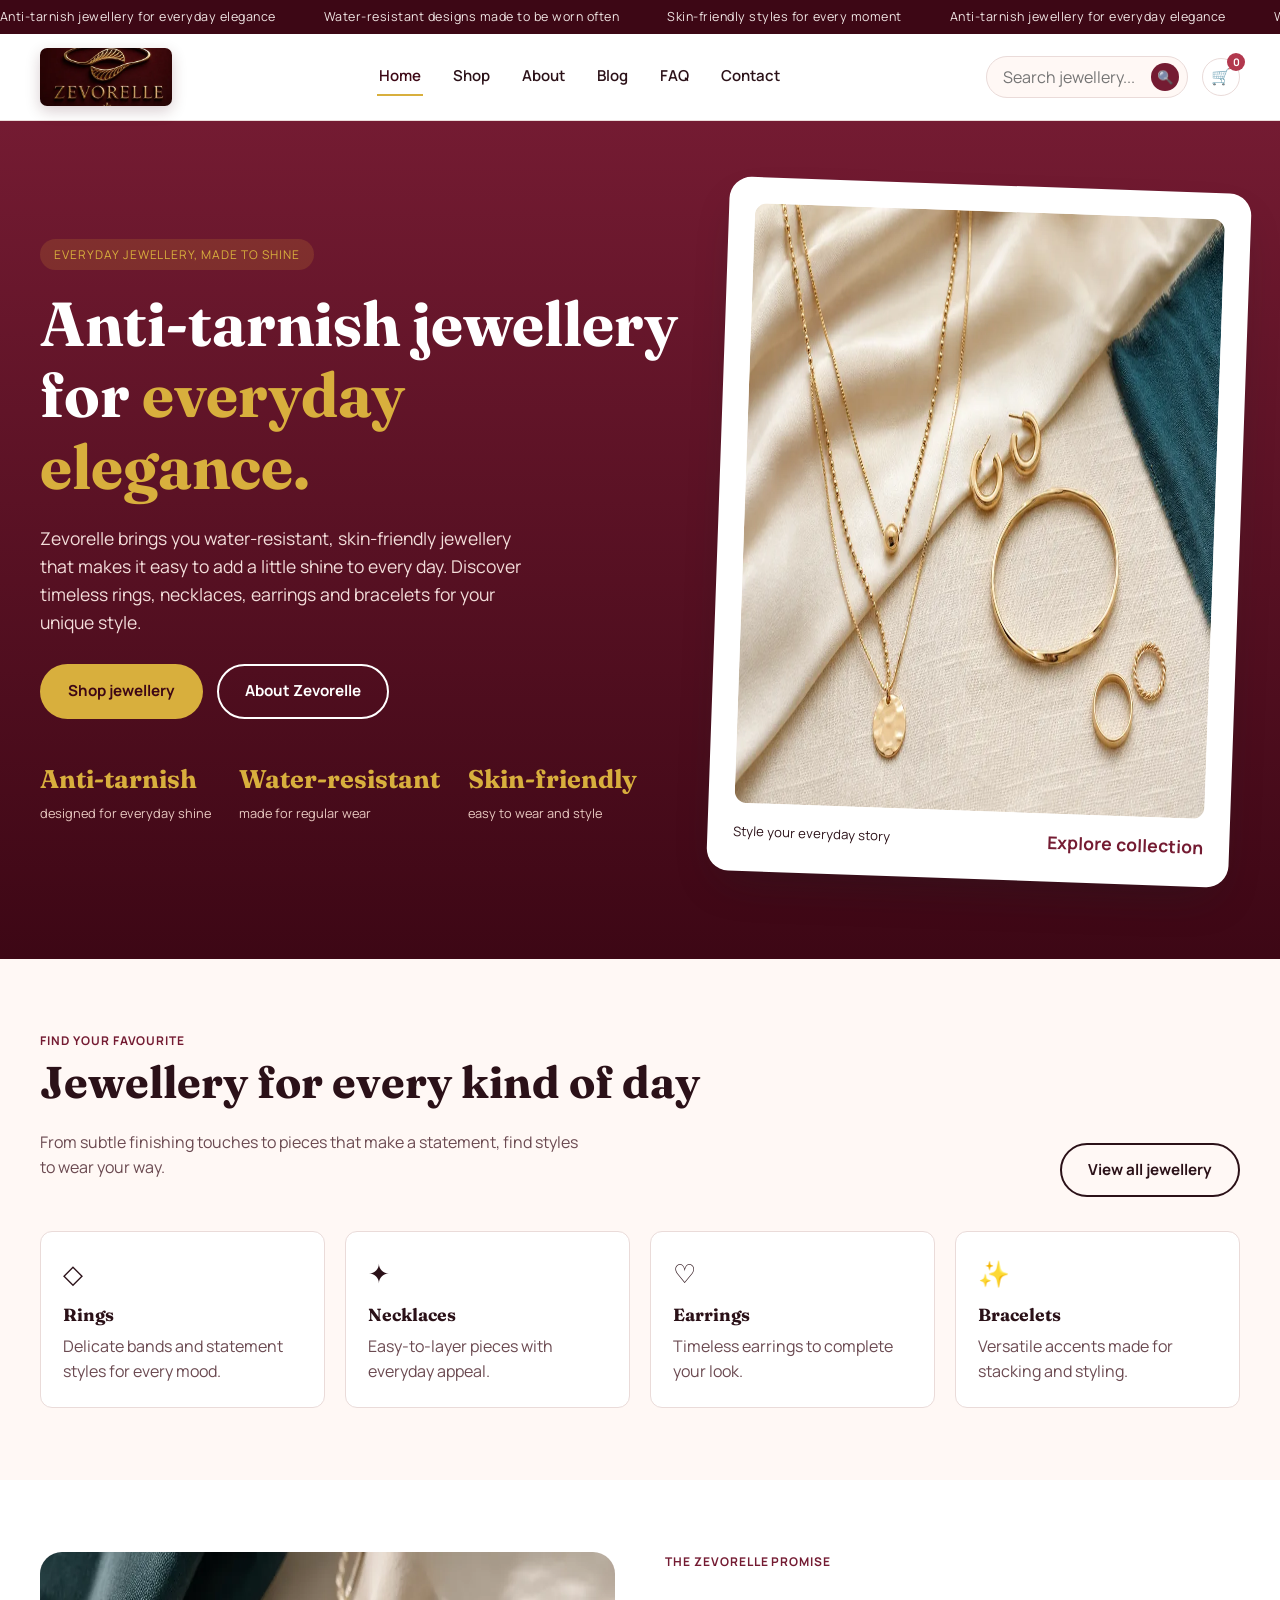
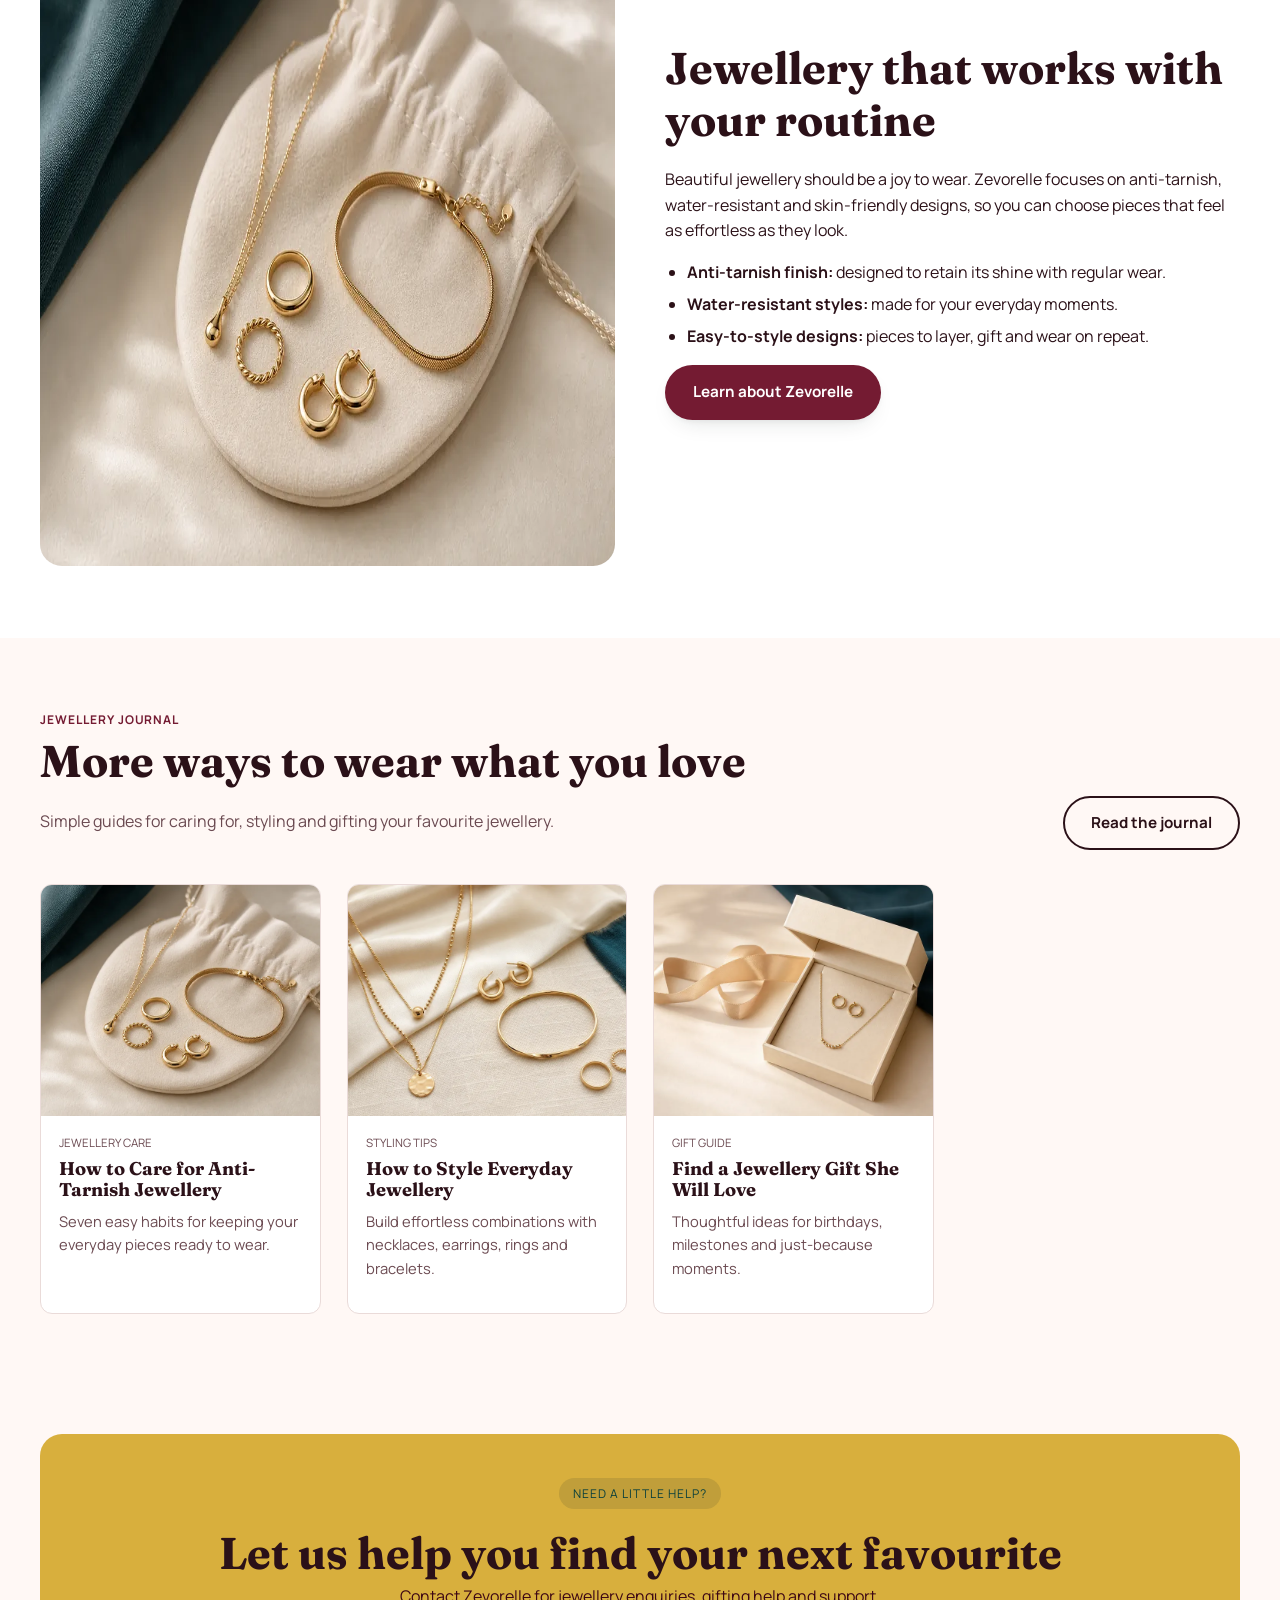
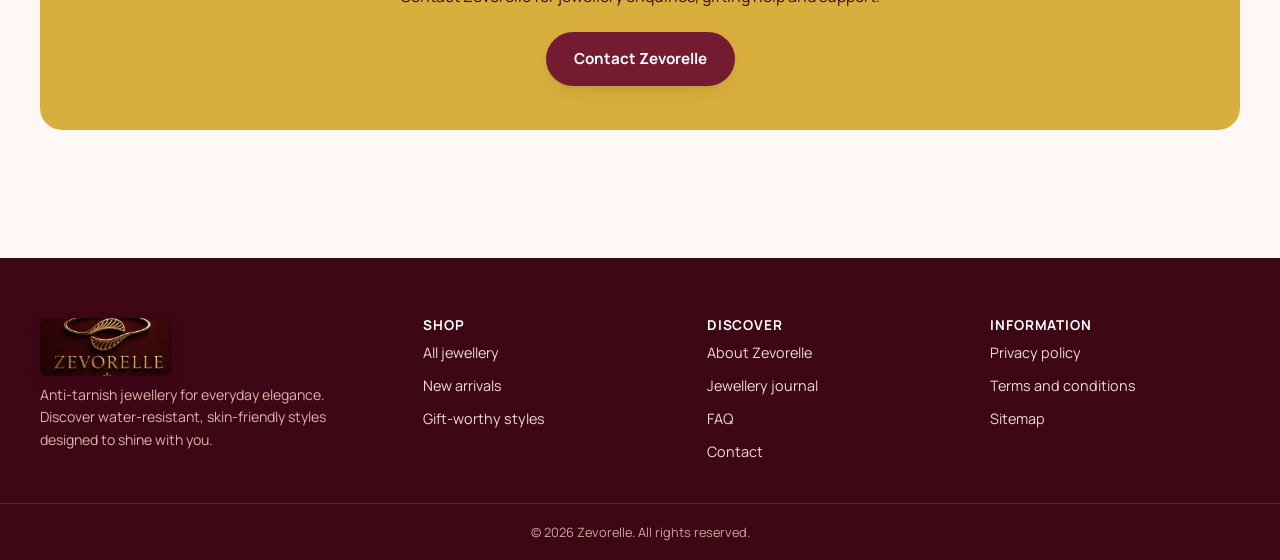
==== commit c21beaca: "Optimise images and font loading" ====
--- a/index.html
+++ b/index.html
@@ -16,20 +16,20 @@
   <meta property="og:title" content="Anti-Tarnish Jewellery Online in India | Zevorelle" />
   <meta property="og:description" content="Discover anti-tarnish, water-resistant and skin-friendly jewellery designed for everyday elegance." />
   <meta property="og:url" content="https://zevorelle.netlify.app/" />
-  <meta property="og:image" content="https://zevorelle.netlify.app/images/blog/everyday-jewellery-styling.png" />
+  <meta property="og:image" content="https://zevorelle.netlify.app/images/blog/everyday-jewellery-styling-960.webp" />
   <meta property="og:image:alt" content="Gold-tone necklaces, earrings, bangle and rings from Zevorelle" />
   <meta property="og:locale" content="en_IN" />
 
   <meta name="twitter:card" content="summary_large_image" />
   <meta name="twitter:title" content="Anti-Tarnish Jewellery Online in India | Zevorelle" />
   <meta name="twitter:description" content="Everyday anti-tarnish jewellery from Zevorelle." />
-  <meta name="twitter:image" content="https://zevorelle.netlify.app/images/blog/everyday-jewellery-styling.png" />
-
-  <link rel="icon" type="image/svg+xml" href="images/favicon.svg" />
+  <meta name="twitter:image" content="https://zevorelle.netlify.app/images/blog/everyday-jewellery-styling-960.webp" />
+
+  <link rel="icon" type="image/svg+xml" href="images/zevorelle-favicon.svg" />
   <link rel="manifest" href="manifest.json" />
   <link rel="preconnect" href="https://fonts.googleapis.com" />
   <link rel="preconnect" href="https://fonts.gstatic.com" crossorigin />
-  <link href="https://fonts.googleapis.com/css2?family=Fraunces:opsz,wght@9..144,500;9..144,600;9..144,700&family=Manrope:wght@400;500;700;800&family=Space+Grotesk:wght@500;700&display=swap" rel="stylesheet" />
+  <link href="https://fonts.googleapis.com/css2?family=Fraunces:opsz,wght@9..144,500;9..144,600;9..144,700&family=Manrope:wght@400;500;700;800&display=swap" rel="stylesheet" />
   <link rel="stylesheet" href="css/style.css" />
 
   <script type="application/ld+json">
@@ -41,7 +41,7 @@
         "@id": "https://zevorelle.netlify.app/#organization",
         "name": "Zevorelle",
         "url": "https://zevorelle.netlify.app/",
-        "logo": "https://zevorelle.netlify.app/images/favicon.svg",
+        "logo": "https://zevorelle.netlify.app/images/zevorelle-favicon.svg",
         "description": "An Indian online jewellery brand offering anti-tarnish, water-resistant and skin-friendly fashion jewellery.",
         "email": "zevorelle@gmail.com",
         "telephone": "+918708461549",
@@ -108,7 +108,7 @@
   <header class="site-header">
     <div class="nav">
       <a href="index.html" class="brand" aria-label="Zevorelle home">
-        <img class="brand__logo" src="images/brand/zevorelle-logo.jpeg" alt="" width="132" height="58" />
+        <img class="brand__logo" src="images/brand/zevorelle-logo-400.webp" alt="" width="132" height="58" decoding="async" />
       </a>
       <nav class="nav__links" aria-label="Primary">
         <a href="index.html" aria-current="page">Home</a><a href="shop.html">Shop</a><a href="about.html">About</a><a href="blog.html">Blog</a><a href="faq.html">FAQ</a><a href="contact.html">Contact</a>
@@ -148,7 +148,7 @@
           </div>
         </div>
         <div class="hero__visual">
-          <img src="images/blog/everyday-jewellery-styling.png" alt="Layered gold-tone necklaces, hoop earrings, bangle and rings styled on ivory fabric" width="1600" height="1000" fetchpriority="high" decoding="async" />
+          <img src="images/blog/everyday-jewellery-styling-960.webp" alt="Layered gold-tone necklaces, hoop earrings, bangle and rings styled on ivory fabric" width="960" height="600" fetchpriority="high" decoding="async" />
           <div class="badge">
             <span>Style your everyday story</span>
             <a href="shop.html" class="price">Explore collection</a>
@@ -195,7 +195,7 @@
     <section class="section section--alt" aria-labelledby="why-zevorelle-heading">
       <div class="container two-col">
         <div>
-          <img src="images/blog/anti-tarnish-jewellery-care.png" alt="Gold-tone anti-tarnish necklace, rings, bracelet and hoop earrings arranged on an ivory jewellery pouch" width="1600" height="1000" loading="lazy" decoding="async" style="border-radius:var(--radius-lg);" />
+          <img src="images/blog/anti-tarnish-jewellery-care-960.webp" alt="Gold-tone anti-tarnish necklace, rings, bracelet and hoop earrings arranged on an ivory jewellery pouch" width="960" height="614" loading="lazy" decoding="async" style="border-radius:var(--radius-lg);" />
         </div>
         <div class="prose">
           <span class="section__kicker">The Zevorelle promise</span>
@@ -224,7 +224,7 @@
         <div class="post-grid">
           <article class="post-card">
             <figure class="post-card__media">
-              <img class="blog-image--care" src="images/blog/anti-tarnish-jewellery-care.png" alt="Gold-tone anti-tarnish jewellery arranged on a soft ivory pouch" width="1600" height="1000" loading="lazy" decoding="async" />
+              <img class="blog-image--care" src="images/blog/anti-tarnish-jewellery-care-960.webp" alt="Gold-tone anti-tarnish jewellery arranged on a soft ivory pouch" width="960" height="614" loading="lazy" decoding="async" />
             </figure>
             <div class="post-card__body">
               <div class="post-card__meta">Jewellery Care</div>
@@ -234,7 +234,7 @@
           </article>
           <article class="post-card">
             <figure class="post-card__media">
-              <img class="blog-image--style" src="images/blog/everyday-jewellery-styling.png" alt="Layered gold-tone necklaces, hoop earrings, bangle and rings styled on ivory fabric" width="1600" height="1000" loading="lazy" decoding="async" />
+              <img class="blog-image--style" src="images/blog/everyday-jewellery-styling-960.webp" alt="Layered gold-tone necklaces, hoop earrings, bangle and rings styled on ivory fabric" width="960" height="600" loading="lazy" decoding="async" />
             </figure>
             <div class="post-card__body">
               <div class="post-card__meta">Styling Tips</div>
@@ -244,7 +244,7 @@
           </article>
           <article class="post-card">
             <figure class="post-card__media">
-              <img class="blog-image--gift" src="images/blog/jewellery-gift-guide.png" alt="Gold-tone necklace and hoop earrings presented in an unbranded ivory jewellery gift box" width="1600" height="1000" loading="lazy" decoding="async" />
+              <img class="blog-image--gift" src="images/blog/jewellery-gift-guide-960.webp" alt="Gold-tone necklace and hoop earrings presented in an unbranded ivory jewellery gift box" width="960" height="600" loading="lazy" decoding="async" />
             </figure>
             <div class="post-card__body">
               <div class="post-card__meta">Gift Guide</div>
@@ -271,7 +271,7 @@
   <footer class="site-footer">
     <div class="footer__grid">
       <div class="footer__brand">
-        <a href="index.html" class="brand" aria-label="Zevorelle home"><img class="brand__logo" src="images/brand/zevorelle-logo.jpeg" alt="" width="132" height="58" loading="lazy" /></a>
+        <a href="index.html" class="brand" aria-label="Zevorelle home"><img class="brand__logo" src="images/brand/zevorelle-logo-400.webp" alt="" width="132" height="58" loading="lazy" decoding="async" /></a>
         <p>Anti-tarnish jewellery for everyday elegance. Discover water-resistant, skin-friendly styles designed to shine with you.</p>
       </div>
       <div>
--- a/css/style.css
+++ b/css/style.css
@@ -22,7 +22,7 @@
   /* Type */
   --font-display: "Fraunces", Georgia, serif;
   --font-body: "Manrope", -apple-system, BlinkMacSystemFont, "Segoe UI", sans-serif;
-  --font-mono: "Space Grotesk", "Segoe UI", sans-serif;
+  --font-mono: "Manrope", -apple-system, BlinkMacSystemFont, "Segoe UI", sans-serif;
 
   /* Scale */
   --step-0: clamp(0.95rem, 0.9rem + 0.2vw, 1rem);
